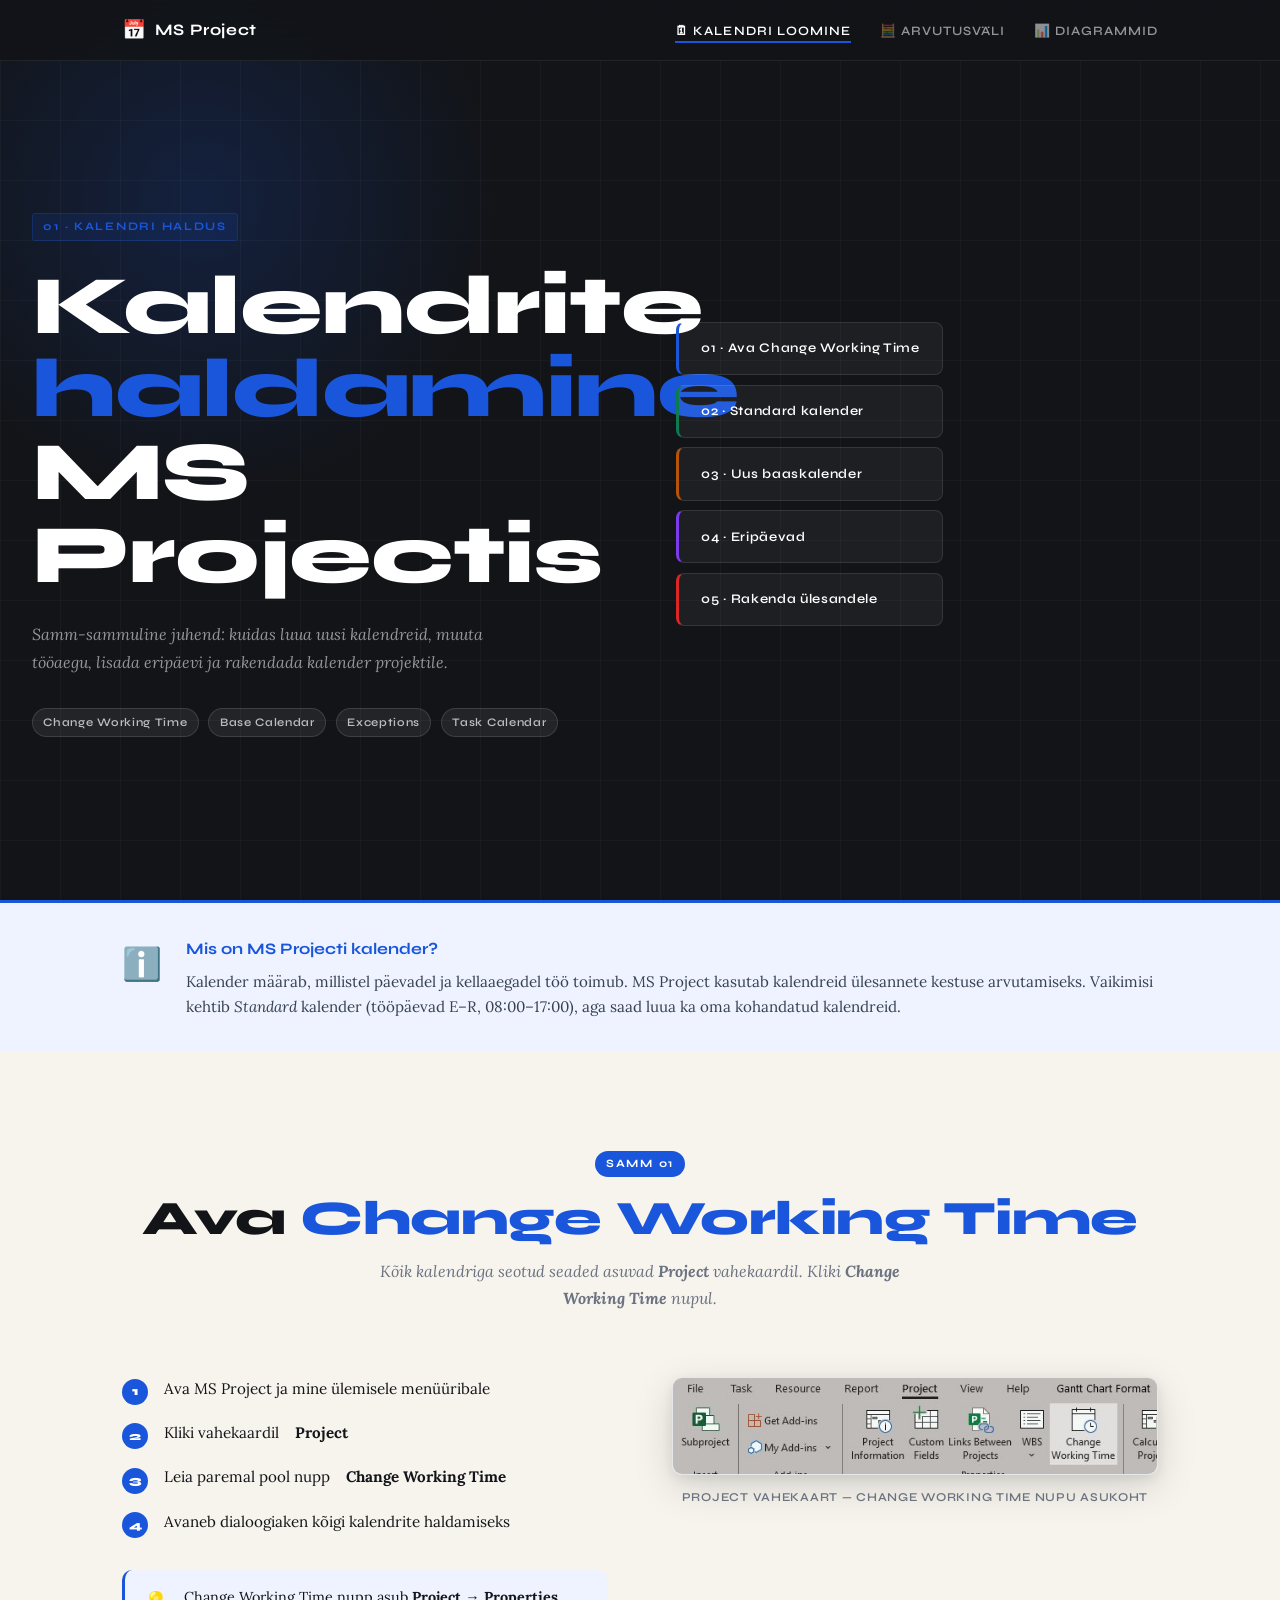
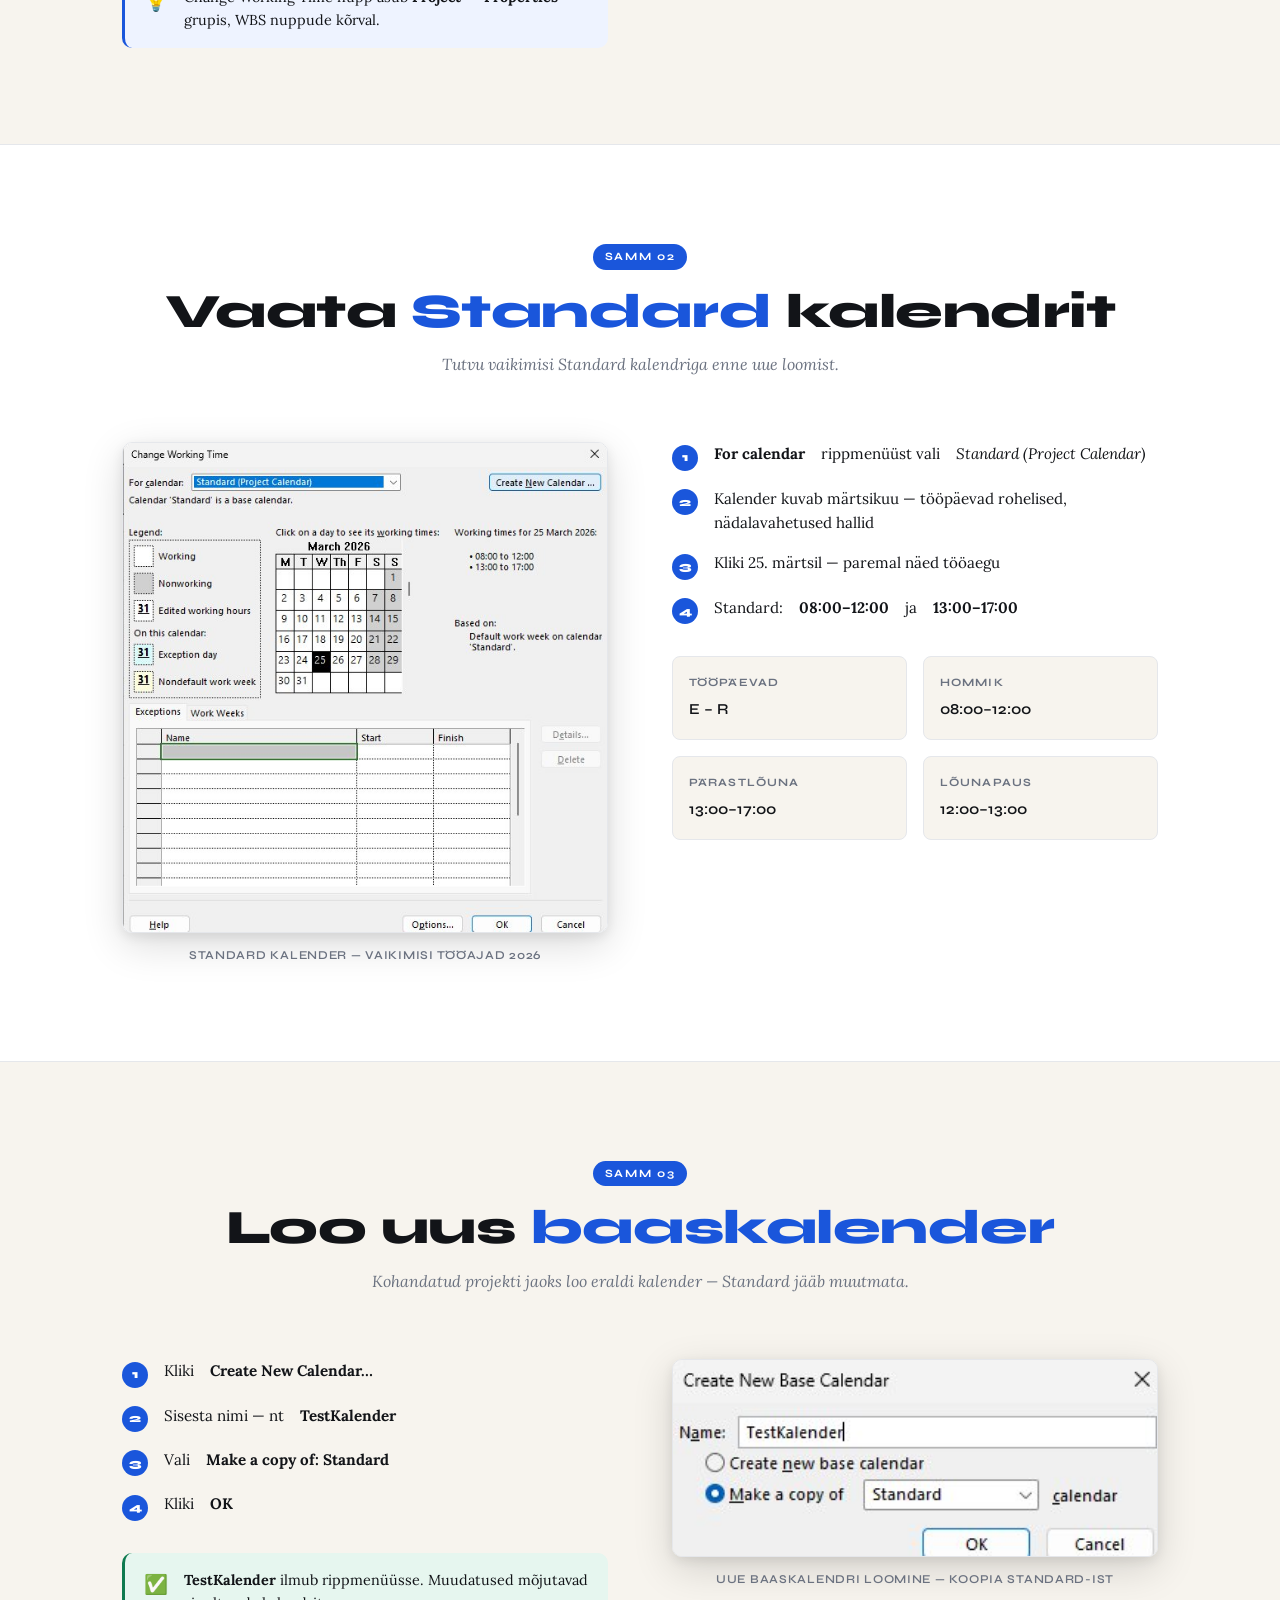
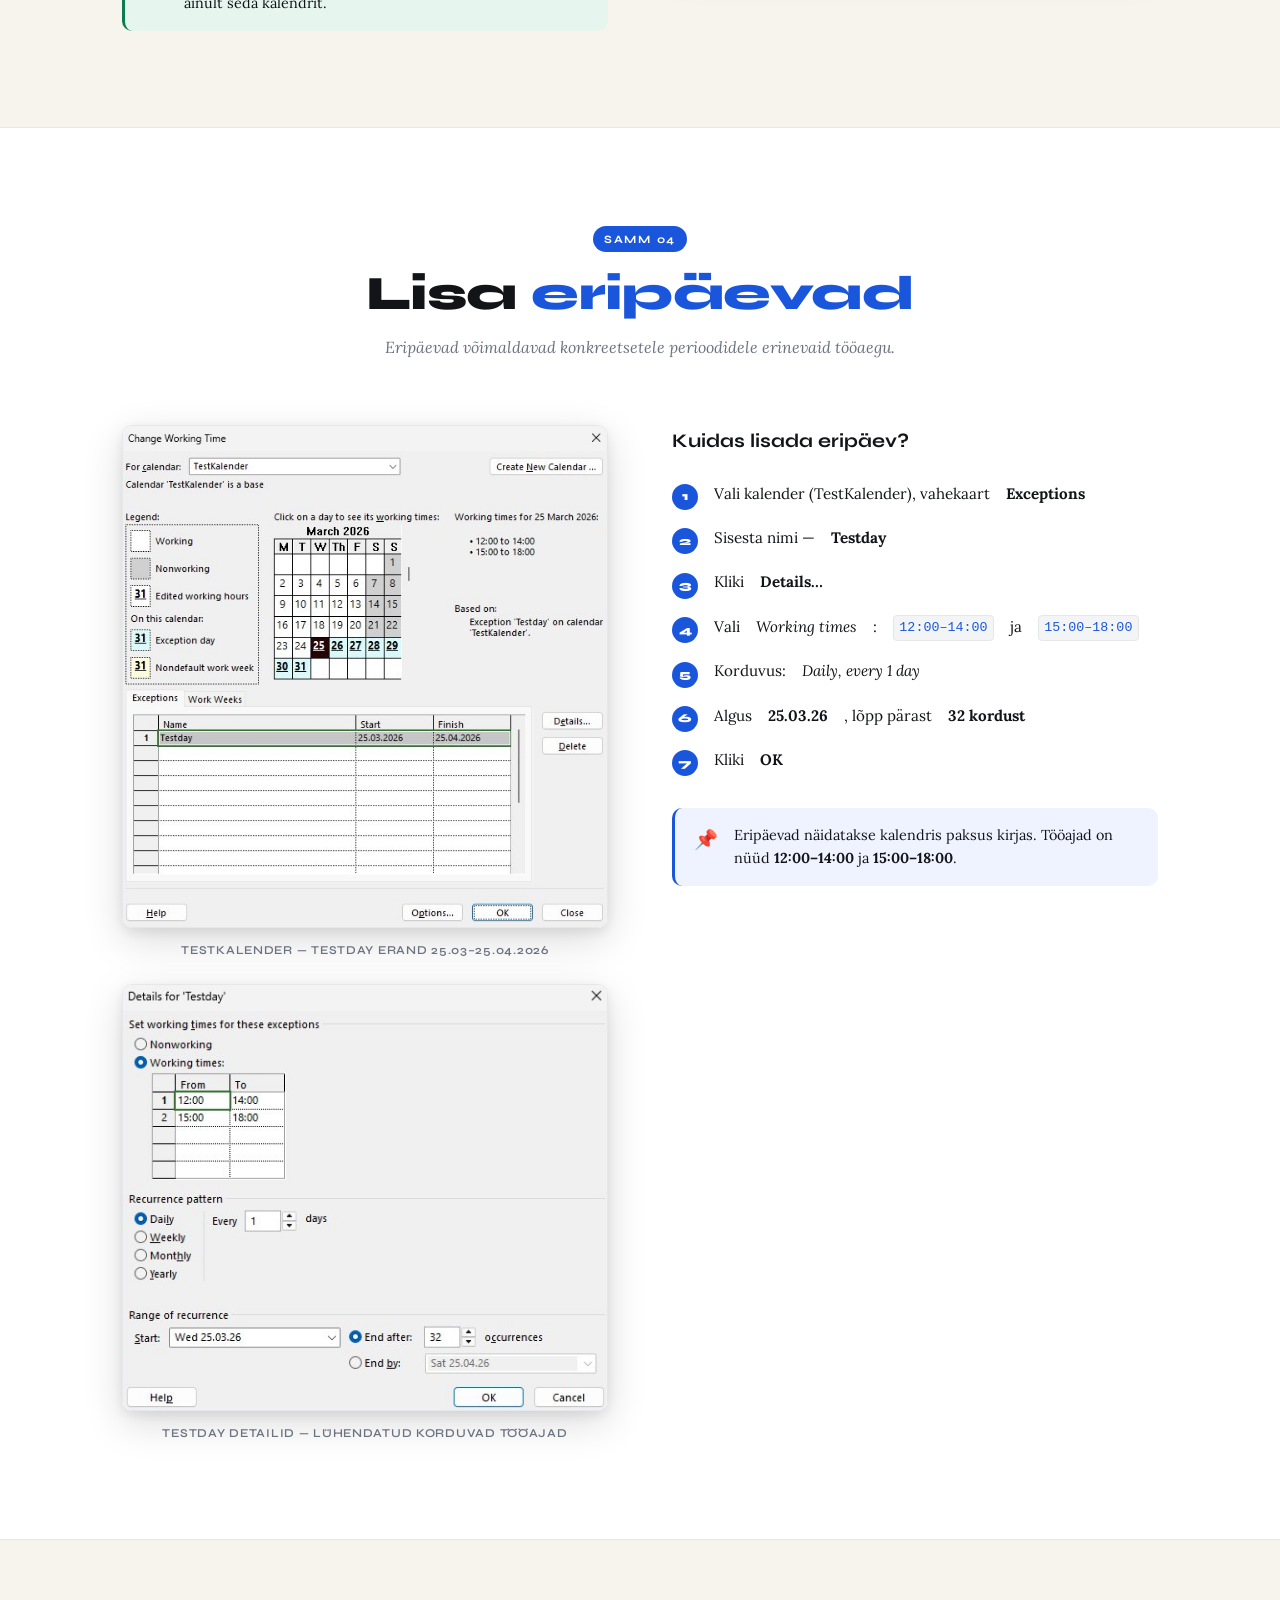
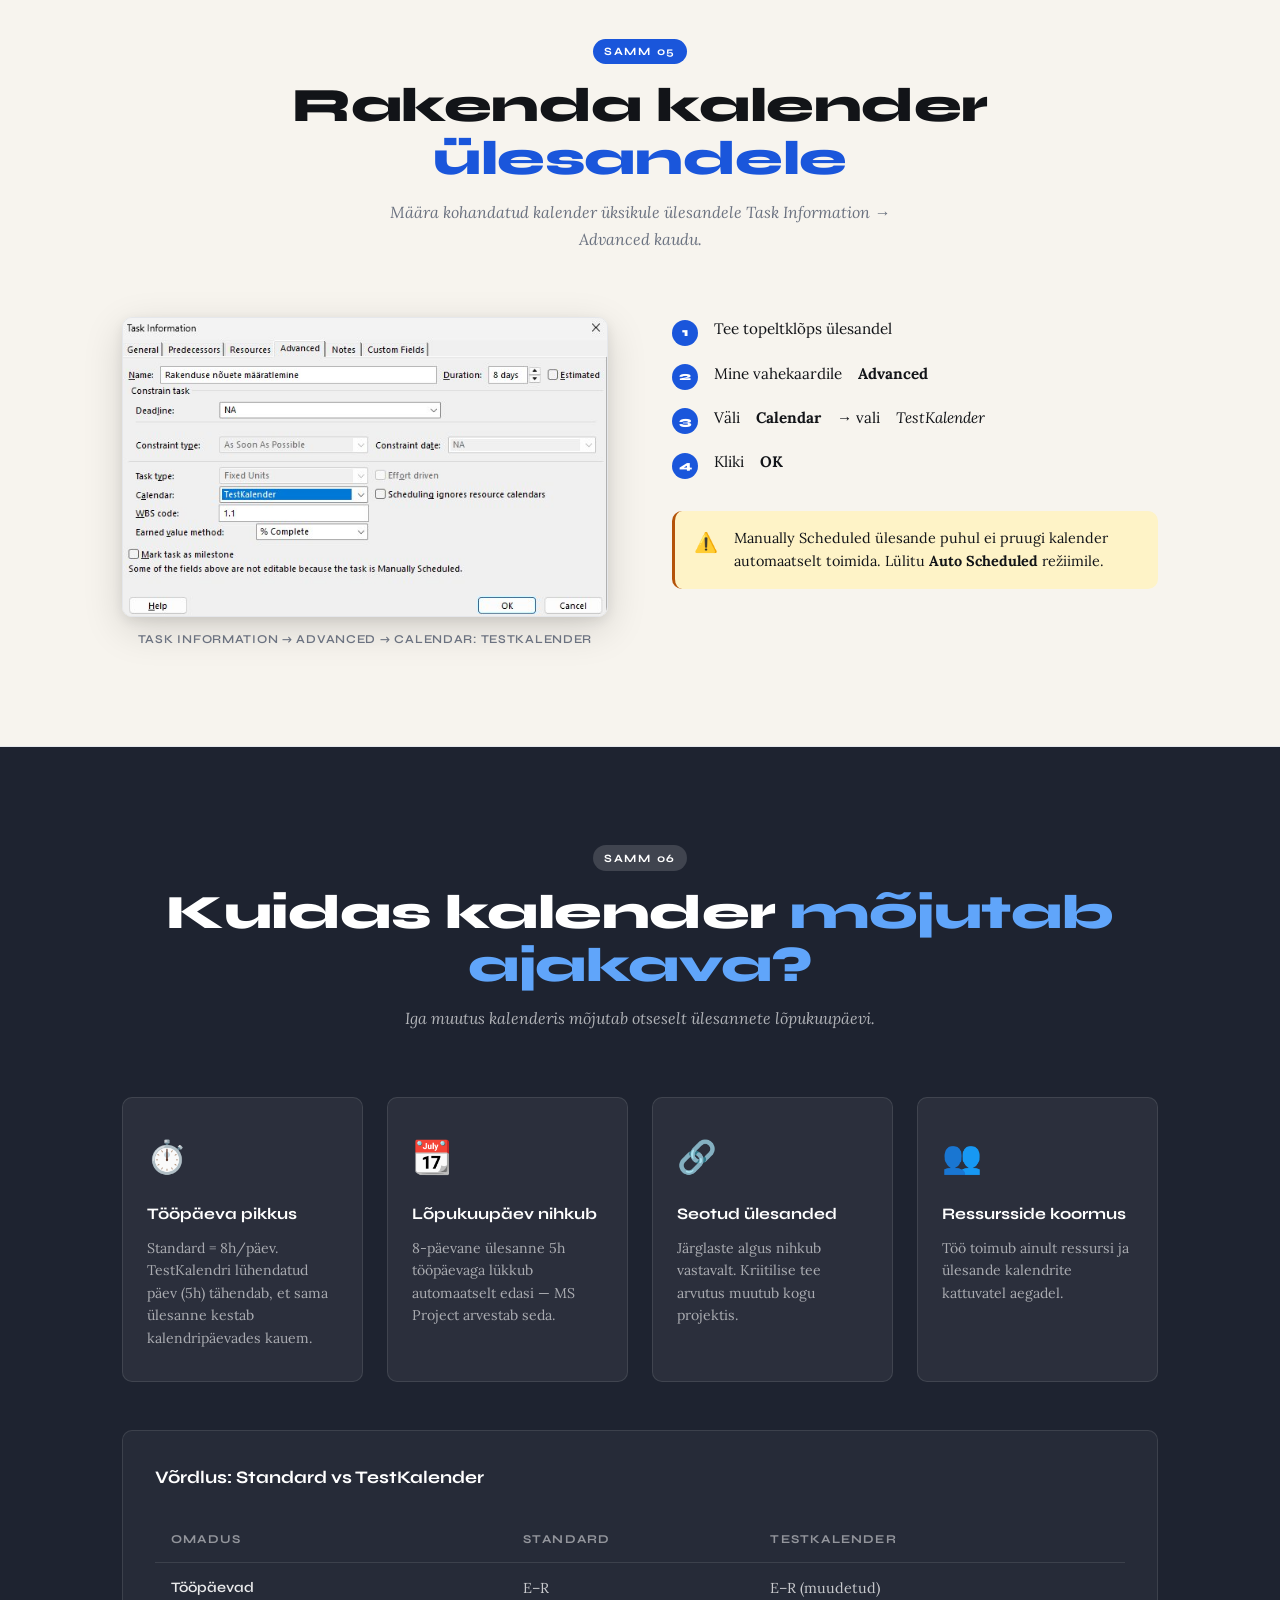
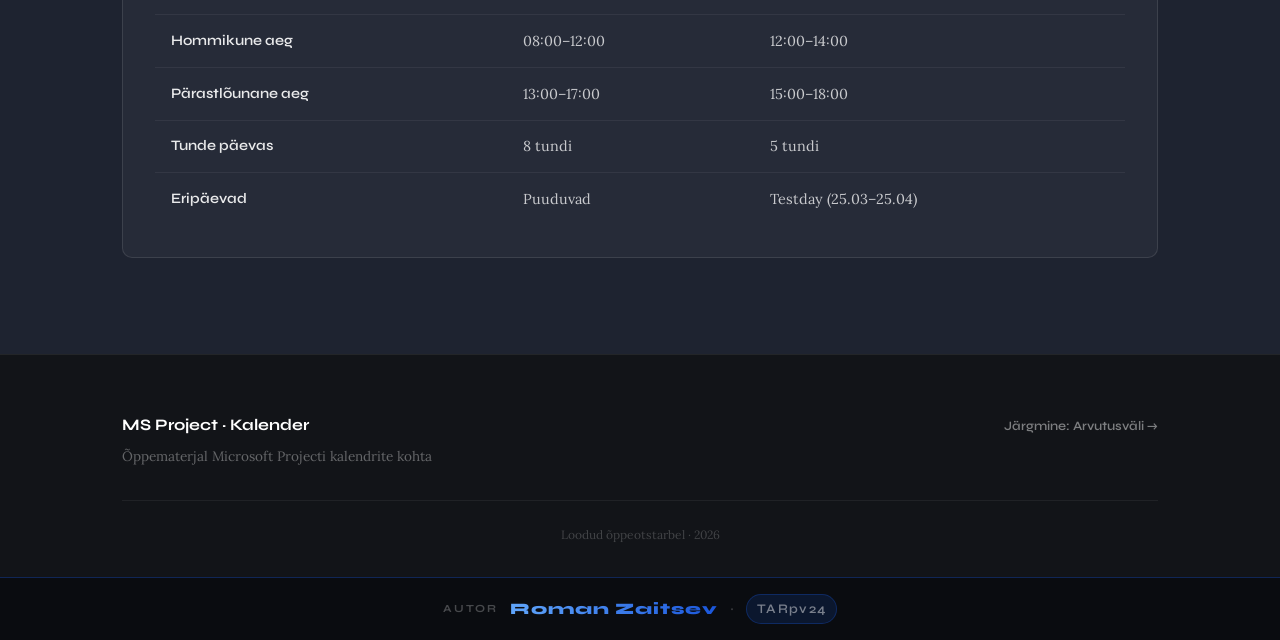
==== index.html @ d089b91a "Add files via upload" ====
<!DOCTYPE html>
<html lang="et">
<head>
  <meta charset="UTF-8"/>
  <meta name="viewport" content="width=device-width, initial-scale=1.0"/>
  <title>MS Project — Kalendri haldus</title>
  <link rel="stylesheet" href="style.css"/>
  <link href="https://fonts.googleapis.com/css2?family=Syne:wght@400;600;700;800&family=Lora:ital,wght@0,400;0,500;1,400&display=swap" rel="stylesheet"/>
</head>
<body>

  <nav class="nav">
    <div class="nav__inner">
      <a href="index.html" class="nav__logo">
        <span class="nav__logo-icon">📅</span>
        MS Project
      </a>
      <ul class="nav__links">
        <li><a href="index.html">🗓 Kalendri loomine</a></li>
        <li><a href="valem.html">🧮 Arvutusväli</a></li>
        <li><a href="diagramm.html">📊 Diagrammid</a></li>
      </ul>
      <button class="nav__burger" onclick="this.closest('nav').querySelector('.nav__links').classList.toggle('open')" aria-label="Menüü">☰</button>
    </div>
  </nav>

  <!-- HERO -->
  <header class="hero">
    <div class="hero__grid-lines"></div>
    <div class="hero__content">
      <div class="hero__kicker">01 · Kalendri haldus</div>
      <h1 class="hero__title">Kalendrite<br/><em>haldamine</em><br/>MS Projectis</h1>
      <p class="hero__desc">Samm-sammuline juhend: kuidas luua uusi kalendreid, muuta tööaegu, lisada eripäevi ja rakendada kalender projektile.</p>
      <div class="hero__chips">
        <span class="chip">Change Working Time</span>
        <span class="chip">Base Calendar</span>
        <span class="chip">Exceptions</span>
        <span class="chip">Task Calendar</span>
      </div>
    </div>
    <div class="hero__steps-preview">
      <a class="preview-card preview-card--1" href="#step1">01 · Ava Change Working Time</a>
      <a class="preview-card preview-card--2" href="#step2">02 · Standard kalender</a>
      <a class="preview-card preview-card--3" href="#step3">03 · Uus baaskalender</a>
      <a class="preview-card preview-card--4" href="#step4-exceptions">04 · Eripäevad</a>
      <a class="preview-card preview-card--5" href="#step4">05 · Rakenda ülesandele</a>
    </div>
  </header>

  <!-- INTRO BOX -->
  <section class="intro-box">
    <div class="container">
      <div class="intro-box__inner">
        <div class="intro-box__icon">ℹ️</div>
        <div>
          <strong>Mis on MS Projecti kalender?</strong>
          <p>Kalender määrab, millistel päevadel ja kellaaegadel töö toimub. MS Project kasutab kalendreid ülesannete kestuse arvutamiseks. Vaikimisi kehtib <em>Standard</em> kalender (tööpäevad E–R, 08:00–17:00), aga saad luua ka oma kohandatud kalendreid.</p>
        </div>
      </div>
    </div>
  </section>

  <!-- STEP 1 -->
  <section class="step-section" id="step1">
    <div class="container">
      <div class="step-section__header">
        <span class="step-badge">Samm 01</span>
        <h2>Ava <em>Change Working Time</em></h2>
        <p class="step-section__desc">Kõik kalendriga seotud seaded asuvad <strong>Project</strong> vahekaardil. Kliki <strong>Change Working Time</strong> nupul.</p>
      </div>
      <div class="step-layout">
        <div class="step-layout__text">
          <ol class="steps-list">
            <li>Ava MS Project ja mine ülemisele menüüribale</li>
            <li>Kliki vahekaardil <strong>Project</strong></li>
            <li>Leia paremal pool nupp <strong>Change Working Time</strong></li>
            <li>Avaneb dialoogiaken kõigi kalendrite haldamiseks</li>
          </ol>
          <div class="tip-box">
            <span class="tip-box__icon">💡</span>
            <span>Change Working Time nupp asub <strong>Project → Properties</strong> grupis, WBS nuppude kõrval.</span>
          </div>
        </div>
        <div class="step-layout__img">
          <figure>
            <img src="[data-uri]" alt="Project vahekaart — Change Working Time nupp"/>
            <figcaption>Project vahekaart — Change Working Time nupu asukoht</figcaption>
          </figure>
        </div>
      </div>
    </div>
  </section>

  <!-- STEP 2 -->
  <section class="step-section step-section--alt" id="step2">
    <div class="container">
      <div class="step-section__header">
        <span class="step-badge">Samm 02</span>
        <h2>Vaata <em>Standard</em> kalendrit</h2>
        <p class="step-section__desc">Tutvu vaikimisi Standard kalendriga enne uue loomist.</p>
      </div>
      <div class="step-layout step-layout--reverse">
        <div class="step-layout__text">
          <ol class="steps-list">
            <li><strong>For calendar</strong> rippmenüüst vali <em>Standard (Project Calendar)</em></li>
            <li>Kalender kuvab märtsikuu — tööpäevad rohelised, nädalavahetused hallid</li>
            <li>Kliki 25. märtsil — paremal näed tööaegu</li>
            <li>Standard: <strong>08:00–12:00</strong> ja <strong>13:00–17:00</strong></li>
          </ol>
          <div class="info-grid">
            <div class="info-item"><span class="info-item__label">Tööpäevad</span><span class="info-item__val">E – R</span></div>
            <div class="info-item"><span class="info-item__label">Hommik</span><span class="info-item__val">08:00–12:00</span></div>
            <div class="info-item"><span class="info-item__label">Pärastlõuna</span><span class="info-item__val">13:00–17:00</span></div>
            <div class="info-item"><span class="info-item__label">Lõunapaus</span><span class="info-item__val">12:00–13:00</span></div>
          </div>
        </div>
        <div class="step-layout__img">
          <figure>
            <img src="[data-uri]" alt="Standard kalender"/>
            <figcaption>Standard kalender — vaikimisi tööajad 2026</figcaption>
          </figure>
        </div>
      </div>
    </div>
  </section>

  <!-- STEP 3 -->
  <section class="step-section" id="step3">
    <div class="container">
      <div class="step-section__header">
        <span class="step-badge">Samm 03</span>
        <h2>Loo uus <em>baaskalender</em></h2>
        <p class="step-section__desc">Kohandatud projekti jaoks loo eraldi kalender — Standard jääb muutmata.</p>
      </div>
      <div class="step-layout">
        <div class="step-layout__text">
          <ol class="steps-list">
            <li>Kliki <strong>Create New Calendar…</strong></li>
            <li>Sisesta nimi — nt <strong>TestKalender</strong></li>
            <li>Vali <strong>Make a copy of: Standard</strong></li>
            <li>Kliki <strong>OK</strong></li>
          </ol>
          <div class="tip-box tip-box--success">
            <span class="tip-box__icon">✅</span>
            <span><strong>TestKalender</strong> ilmub rippmenüüsse. Muudatused mõjutavad ainult seda kalendrit.</span>
          </div>
        </div>
        <div class="step-layout__img">
          <figure>
            <img src="[data-uri]" alt="Create New Base Calendar"/>
            <figcaption>Uue baaskalendri loomine — koopia Standard-ist</figcaption>
          </figure>
        </div>
      </div>
    </div>
  </section>

  <!-- STEP 4 — Eripäevad -->
  <section class="step-section step-section--alt" id="step4-exceptions">
    <div class="container">
      <div class="step-section__header">
        <span class="step-badge">Samm 04</span>
        <h2>Lisa <em>eripäevad</em></h2>
        <p class="step-section__desc">Eripäevad võimaldavad konkreetsetele perioodidele erinevaid tööaegu.</p>
      </div>
      <div class="exception-showcase">
        <div class="exception-showcase__screens">
          <figure class="screen-frame screen-frame--wide">
            <img src="[data-uri]" alt="TestKalender koos Testday erandiga"/>
            <figcaption>TestKalender — Testday erand 25.03–25.04.2026</figcaption>
          </figure>
          <figure class="screen-frame">
            <img src="[data-uri]" alt="Testday detailid"/>
            <figcaption>Testday detailid — lühendatud korduvad tööajad</figcaption>
          </figure>
        </div>
        <div class="exception-showcase__steps">
          <h3>Kuidas lisada eripäev?</h3>
          <ol class="steps-list">
            <li>Vali kalender (TestKalender), vahekaart <strong>Exceptions</strong></li>
            <li>Sisesta nimi — <strong>Testday</strong></li>
            <li>Kliki <strong>Details…</strong></li>
            <li>Vali <em>Working times</em>: <code>12:00–14:00</code> ja <code>15:00–18:00</code></li>
            <li>Korduvus: <em>Daily, every 1 day</em></li>
            <li>Algus <strong>25.03.26</strong>, lõpp pärast <strong>32 kordust</strong></li>
            <li>Kliki <strong>OK</strong></li>
          </ol>
          <div class="tip-box"><span class="tip-box__icon">📌</span><span>Eripäevad näidatakse kalendris paksus kirjas. Tööajad on nüüd <strong>12:00–14:00</strong> ja <strong>15:00–18:00</strong>.</span></div>
        </div>
      </div>
    </div>
  </section>

  <!-- STEP 5 -->
  <section class="step-section" id="step4">
    <div class="container">
      <div class="step-section__header">
        <span class="step-badge">Samm 05</span>
        <h2>Rakenda kalender <em>ülesandele</em></h2>
        <p class="step-section__desc">Määra kohandatud kalender üksikule ülesandele Task Information → Advanced kaudu.</p>
      </div>
      <div class="step-layout step-layout--reverse">
        <div class="step-layout__text">
          <ol class="steps-list">
            <li>Tee topeltklõps ülesandel</li>
            <li>Mine vahekaardile <strong>Advanced</strong></li>
            <li>Väli <strong>Calendar</strong> → vali <em>TestKalender</em></li>
            <li>Kliki <strong>OK</strong></li>
          </ol>
          <div class="warning-box"><span class="warning-box__icon">⚠️</span><span>Manually Scheduled ülesande puhul ei pruugi kalender automaatselt toimida. Lülitu <strong>Auto Scheduled</strong> režiimile.</span></div>
        </div>
        <div class="step-layout__img">
          <figure>
            <img src="[data-uri]" alt="Task Information Advanced Calendar"/>
            <figcaption>Task Information → Advanced → Calendar: TestKalender</figcaption>
          </figure>
        </div>
      </div>
    </div>
  </section>

  <!-- MÕJU -->
  <section class="step-section step-section--dark" id="step5">
    <div class="container">
      <div class="step-section__header step-section__header--light">
        <span class="step-badge step-badge--light">Samm 06</span>
        <h2>Kuidas kalender <em>mõjutab ajakava?</em></h2>
        <p class="step-section__desc">Iga muutus kalenderis mõjutab otseselt ülesannete lõpukuupäevi.</p>
      </div>
      <div class="impact-grid">
        <div class="impact-card"><div class="impact-card__icon">⏱️</div><h3>Tööpäeva pikkus</h3><p>Standard = 8h/päev. TestKalendri lühendatud päev (5h) tähendab, et sama ülesanne kestab kalendripäevades kauem.</p></div>
        <div class="impact-card"><div class="impact-card__icon">📆</div><h3>Lõpukuupäev nihkub</h3><p>8-päevane ülesanne 5h tööpäevaga lükkub automaatselt edasi — MS Project arvestab seda.</p></div>
        <div class="impact-card"><div class="impact-card__icon">🔗</div><h3>Seotud ülesanded</h3><p>Järglaste algus nihkub vastavalt. Kriitilise tee arvutus muutub kogu projektis.</p></div>
        <div class="impact-card"><div class="impact-card__icon">👥</div><h3>Ressursside koormus</h3><p>Töö toimub ainult ressursi ja ülesande kalendrite kattuvatel aegadel.</p></div>
      </div>
      <div class="comparison-table">
        <h3>Võrdlus: Standard vs TestKalender</h3>
        <table>
          <thead><tr><th>Omadus</th><th>Standard</th><th>TestKalender</th></tr></thead>
          <tbody>
            <tr><td>Tööpäevad</td><td>E–R</td><td>E–R (muudetud)</td></tr>
            <tr><td>Hommikune aeg</td><td>08:00–12:00</td><td>12:00–14:00</td></tr>
            <tr><td>Pärastlõunane aeg</td><td>13:00–17:00</td><td>15:00–18:00</td></tr>
            <tr><td>Tunde päevas</td><td>8 tundi</td><td>5 tundi</td></tr>
            <tr><td>Eripäevad</td><td>Puuduvad</td><td>Testday (25.03–25.04)</td></tr>
          </tbody>
        </table>
      </div>
    </div>
  </section>

  <!-- FOOTER -->
  <footer class="footer">
    <div class="container">
      <div class="footer__inner">
        <div class="footer__brand">
          <span class="footer__logo">MS Project · Kalender</span>
          <p>Õppematerjal Microsoft Projecti kalendrite kohta</p>
        </div>
        <div class="footer__links">
          <a href="valem.html">Järgmine: Arvutusväli →</a>
        </div>
      </div>
      <p class="footer__copy">Loodud õppeotstarbel · 2026</p>
    </div>
  </footer>
  <div class="author-strip">
    <div class="author-strip__inner">
      <span class="author-strip__label">Autor</span>
      <span class="author-strip__name">Roman Zaitsev</span>
      <span class="author-strip__sep">·</span>
      <span class="author-strip__group">TARpv24</span>
    </div>
  </div>

  <script>
    const obs = new IntersectionObserver((entries) => {
      entries.forEach(e => { if (e.isIntersecting) e.target.classList.add('visible'); });
    }, { threshold: 0.1 });
    document.querySelectorAll('.step-section,.impact-card,.preview-card,.info-item').forEach(el => {
      el.classList.add('anim'); obs.observe(el);
    });
    // Mark active nav link
    document.querySelectorAll('.nav__links a').forEach(a => {
      if (a.getAttribute('href') === 'index.html') a.classList.add('active');
    });
  </script>
</body>
</html>
---- style.css ----
/* ===================================================
   VARIABLES & RESET
=================================================== */
*, *::before, *::after { box-sizing: border-box; margin: 0; padding: 0; }

:root {
  --cream:   #F7F4EE;
  --white:   #FFFFFF;
  --dark:    #121418;
  --mid:     #1E2330;
  --blue:    #1A56DB;
  --blue-lt: #EEF3FF;
  --green:   #0E7A4F;
  --green-lt:#E6F6EF;
  --amber:   #B45309;
  --amber-lt:#FEF3C7;
  --muted:   #6B7280;
  --border:  #E5E7EB;

  --ff-head: 'Syne', sans-serif;
  --ff-body: 'Lora', serif;

  --shadow-lg: 0 12px 40px rgba(0,0,0,0.14), 0 4px 12px rgba(0,0,0,0.08);
  --radius:  10px;
  --t: 0.35s cubic-bezier(0.25, 0.46, 0.45, 0.94);
}

html { scroll-behavior: smooth; }

body {
  font-family: var(--ff-body);
  background: var(--cream);
  color: var(--dark);
  line-height: 1.7;
  font-size: 16px;
  overflow-x: hidden;
}

a { text-decoration: none; color: inherit; }
img { max-width: 100%; display: block; }

.container {
  max-width: 1100px;
  margin: 0 auto;
  padding: 0 2rem;
}

/* SCROLL ANIMATIONS */
.anim {
  opacity: 0;
  transform: translateY(28px);
  transition: opacity 0.55s ease, transform 0.55s ease;
}
.anim.visible { opacity: 1; transform: none; }

/* NAV */
.nav {
  position: fixed;
  top: 0; left: 0; right: 0;
  z-index: 200;
  background: rgba(18, 20, 24, 0.92);
  backdrop-filter: blur(14px);
  border-bottom: 1px solid rgba(255,255,255,0.07);
}
.nav__inner {
  max-width: 1100px;
  margin: 0 auto;
  padding: 0 2rem;
  height: 60px;
  display: flex;
  align-items: center;
  justify-content: space-between;
}
.nav__logo {
  font-family: var(--ff-head);
  font-size: 1rem;
  font-weight: 700;
  color: #fff;
  letter-spacing: 0.04em;
  display: flex;
  align-items: center;
  gap: 0.5rem;
}
.nav__logo-icon { font-size: 1.2rem; }
.nav__links {
  display: flex;
  gap: 1.8rem;
  list-style: none;
  padding: 0;
}
.nav__links a {
  font-family: var(--ff-head);
  font-size: 0.8rem;
  font-weight: 600;
  letter-spacing: 0.08em;
  text-transform: uppercase;
  color: rgba(255,255,255,0.55);
  transition: color var(--t);
}
.nav__links a:hover { color: #fff; }

/* HERO */
.hero {
  min-height: 100vh;
  background: var(--dark);
  display: flex;
  align-items: center;
  position: relative;
  overflow: hidden;
  padding: 7rem 2rem 4rem;
  gap: 4rem;
  max-width: 100%;
}
.hero__grid-lines {
  position: absolute;
  inset: 0;
  background-image:
    linear-gradient(rgba(255,255,255,0.03) 1px, transparent 1px),
    linear-gradient(90deg, rgba(255,255,255,0.03) 1px, transparent 1px);
  background-size: 60px 60px;
  pointer-events: none;
}
.hero::before {
  content: '';
  position: absolute;
  top: -100px; left: -100px;
  width: 600px; height: 600px;
  background: radial-gradient(circle, rgba(26,86,219,0.2) 0%, transparent 70%);
  pointer-events: none;
  animation: glow 9s ease-in-out infinite;
}
@keyframes glow {
  0%, 100% { transform: translate(0, 0) scale(1); }
  50%       { transform: translate(60px, 30px) scale(1.1); }
}
.hero__content {
  position: relative;
  z-index: 1;
  max-width: 580px;
  flex: 1;
  animation: fadeUp 0.9s ease both;
}
@keyframes fadeUp {
  from { opacity: 0; transform: translateY(40px); }
  to   { opacity: 1; transform: translateY(0); }
}
.hero__kicker {
  font-family: var(--ff-head);
  font-size: 0.72rem;
  font-weight: 700;
  letter-spacing: 0.15em;
  text-transform: uppercase;
  color: var(--blue);
  background: rgba(26,86,219,0.12);
  border: 1px solid rgba(26,86,219,0.25);
  display: inline-block;
  padding: 0.3em 0.9em;
  border-radius: 3px;
  margin-bottom: 1.5rem;
}
.hero__title {
  font-family: var(--ff-head);
  font-size: clamp(2.8rem, 7vw, 5.2rem);
  font-weight: 800;
  line-height: 1.0;
  letter-spacing: -0.01em;
  color: #fff;
  margin-bottom: 1.5rem;
}
.hero__title em { font-style: normal; color: var(--blue); }
.hero__desc {
  font-size: 1rem;
  color: rgba(255,255,255,0.55);
  max-width: 480px;
  margin-bottom: 2rem;
  font-style: italic;
}
.hero__chips { display: flex; flex-wrap: wrap; gap: 0.6rem; }
.chip {
  font-family: var(--ff-head);
  font-size: 0.72rem;
  font-weight: 600;
  letter-spacing: 0.06em;
  color: rgba(255,255,255,0.7);
  background: rgba(255,255,255,0.07);
  border: 1px solid rgba(255,255,255,0.12);
  padding: 0.35em 0.9em;
  border-radius: 100px;
}
.hero__steps-preview {
  position: relative;
  z-index: 1;
  display: flex;
  flex-direction: column;
  gap: 0.6rem;
  flex: 0 0 auto;
  animation: fadeUp 0.9s 0.2s ease both;
}
.preview-card {
  font-family: var(--ff-head);
  font-size: 0.82rem;
  font-weight: 600;
  letter-spacing: 0.05em;
  color: #fff;
  background: rgba(255,255,255,0.05);
  border: 1px solid rgba(255,255,255,0.1);
  border-radius: 8px;
  padding: 0.9rem 1.4rem;
  white-space: nowrap;
  transition: background var(--t), transform var(--t);
}
.preview-card:hover { background: rgba(26,86,219,0.2); transform: translateX(6px); }
.preview-card--1 { border-left: 3px solid #1A56DB; }
.preview-card--2 { border-left: 3px solid #0E7A4F; }
.preview-card--3 { border-left: 3px solid #B45309; }
.preview-card--4 { border-left: 3px solid #7C3AED; }
.preview-card--5 { border-left: 3px solid #DC2626; }

/* INTRO BOX */
.intro-box {
  background: var(--blue-lt);
  border-top: 3px solid var(--blue);
  padding: 2rem 0;
}
.intro-box__inner { display: flex; gap: 1.5rem; align-items: flex-start; }
.intro-box__icon { font-size: 2rem; flex-shrink: 0; margin-top: 0.1rem; }
.intro-box__inner strong {
  font-family: var(--ff-head);
  font-size: 1rem;
  font-weight: 700;
  display: block;
  margin-bottom: 0.4rem;
  color: var(--blue);
}
.intro-box__inner p { font-size: 0.95rem; color: #374151; }

/* STEP SECTIONS */
.step-section {
  padding: 6rem 0;
  border-bottom: 1px solid var(--border);
}
.step-section--alt { background: var(--white); }
.step-section--dark {
  background: var(--mid);
  color: #fff;
  border-bottom: none;
}
.step-section__header {
  text-align: center;
  margin-bottom: 4rem;
}
.step-section__header--light h2,
.step-section__header--light .step-section__desc { color: #fff; }
.step-section__header--light .step-section__desc { color: rgba(255,255,255,0.65); }

.step-badge {
  font-family: var(--ff-head);
  font-size: 0.7rem;
  font-weight: 700;
  letter-spacing: 0.15em;
  text-transform: uppercase;
  background: var(--blue);
  color: #fff;
  padding: 0.3em 1em;
  border-radius: 100px;
  display: inline-block;
  margin-bottom: 1rem;
}
.step-badge--light { background: rgba(255,255,255,0.15); }

.step-section__header h2 {
  font-family: var(--ff-head);
  font-size: clamp(2rem, 5vw, 3rem);
  font-weight: 800;
  letter-spacing: -0.01em;
  line-height: 1.1;
  margin-bottom: 0.8rem;
}
.step-section__header h2 em { font-style: normal; color: var(--blue); }
.step-section--dark .step-section__header h2 em { color: #60A5FA; }
.step-section__desc {
  font-size: 1rem;
  color: var(--muted);
  max-width: 560px;
  margin: 0 auto;
  font-style: italic;
}

/* STEP LAYOUT */
.step-layout {
  display: grid;
  grid-template-columns: 1fr 1fr;
  gap: 4rem;
  align-items: start;
}
.step-layout--reverse { direction: rtl; }
.step-layout--reverse > * { direction: ltr; }

/* STEPS LIST */
.steps-list {
  list-style: none;
  padding: 0;
  counter-reset: steps;
  display: flex;
  flex-direction: column;
  gap: 1rem;
  margin-bottom: 2rem;
}
.steps-list li {
  counter-increment: steps;
  display: flex;
  gap: 1rem;
  align-items: flex-start;
  font-size: 0.95rem;
  line-height: 1.6;
}
.steps-list li::before {
  content: counter(steps);
  font-family: var(--ff-head);
  font-size: 0.75rem;
  font-weight: 800;
  background: var(--blue);
  color: #fff;
  min-width: 26px;
  height: 26px;
  border-radius: 50%;
  display: flex;
  align-items: center;
  justify-content: center;
  flex-shrink: 0;
  margin-top: 0.15rem;
}

code {
  font-family: monospace;
  font-size: 0.88em;
  background: #F3F4F6;
  border: 1px solid #E5E7EB;
  padding: 0.1em 0.4em;
  border-radius: 4px;
  color: var(--blue);
}

/* TIP / WARNING BOXES */
.tip-box, .warning-box {
  display: flex;
  gap: 1rem;
  padding: 1rem 1.2rem;
  border-radius: var(--radius);
  font-size: 0.9rem;
  line-height: 1.6;
  align-items: flex-start;
}
.tip-box { background: var(--blue-lt); border-left: 3px solid var(--blue); }
.tip-box--success { background: var(--green-lt); border-left-color: var(--green); }
.warning-box { background: var(--amber-lt); border-left: 3px solid var(--amber); }
.tip-box__icon, .warning-box__icon { font-size: 1.2rem; flex-shrink: 0; }

/* INFO GRID */
.info-grid {
  display: grid;
  grid-template-columns: 1fr 1fr;
  gap: 1rem;
  margin-top: 1.5rem;
}
.info-item {
  background: var(--cream);
  border: 1px solid var(--border);
  border-radius: 8px;
  padding: 1rem;
  display: flex;
  flex-direction: column;
  gap: 0.3rem;
}
.info-item__label {
  font-family: var(--ff-head);
  font-size: 0.7rem;
  font-weight: 700;
  letter-spacing: 0.1em;
  text-transform: uppercase;
  color: var(--muted);
}
.info-item__val {
  font-family: var(--ff-head);
  font-size: 0.95rem;
  font-weight: 600;
  color: var(--dark);
}

/* FIGURES */
figure { display: flex; flex-direction: column; gap: 0.75rem; }
figure img {
  border-radius: var(--radius);
  border: 1px solid var(--border);
  box-shadow: var(--shadow-lg);
  transition: transform var(--t), box-shadow var(--t);
  width: 100%;
}
figure img:hover {
  transform: scale(1.02);
  box-shadow: 0 20px 60px rgba(0,0,0,0.18);
}
figcaption {
  font-family: var(--ff-head);
  font-size: 0.75rem;
  font-weight: 600;
  letter-spacing: 0.06em;
  color: var(--muted);
  text-align: center;
  text-transform: uppercase;
}

/* EXCEPTION SHOWCASE */
.exception-showcase {
  display: grid;
  grid-template-columns: 1fr 1fr;
  gap: 4rem;
  align-items: start;
}
.exception-showcase__screens { display: flex; flex-direction: column; gap: 1.5rem; }
.exception-showcase__steps h3 {
  font-family: var(--ff-head);
  font-size: 1.2rem;
  font-weight: 700;
  margin-bottom: 1.5rem;
}
.screen-frame img {
  border-radius: var(--radius);
  border: 1px solid var(--border);
  box-shadow: var(--shadow-lg);
  width: 100%;
}

/* IMPACT GRID */
.impact-grid {
  display: grid;
  grid-template-columns: repeat(auto-fill, minmax(220px, 1fr));
  gap: 1.5rem;
  margin-bottom: 3rem;
}
.impact-card {
  background: rgba(255,255,255,0.06);
  border: 1px solid rgba(255,255,255,0.1);
  border-radius: var(--radius);
  padding: 2rem 1.5rem;
  transition: background var(--t), transform var(--t);
}
.impact-card:hover { background: rgba(26,86,219,0.12); transform: translateY(-4px); }
.impact-card__icon { font-size: 2rem; margin-bottom: 1rem; display: block; }
.impact-card h3 { font-family: var(--ff-head); font-size: 1rem; font-weight: 700; color: #fff; margin-bottom: 0.6rem; }
.impact-card p { font-size: 0.88rem; color: rgba(255,255,255,0.6); line-height: 1.6; }

/* COMPARISON TABLE */
.comparison-table {
  background: rgba(255,255,255,0.04);
  border: 1px solid rgba(255,255,255,0.1);
  border-radius: var(--radius);
  padding: 2rem;
  overflow-x: auto;
}
.comparison-table h3 { font-family: var(--ff-head); font-size: 1.1rem; font-weight: 700; color: #fff; margin-bottom: 1.5rem; }
table { width: 100%; border-collapse: collapse; }
th {
  font-family: var(--ff-head);
  font-size: 0.75rem;
  font-weight: 700;
  letter-spacing: 0.1em;
  text-transform: uppercase;
  color: rgba(255,255,255,0.5);
  border-bottom: 1px solid rgba(255,255,255,0.1);
  padding: 0.75rem 1rem;
  text-align: left;
}
td {
  font-size: 0.9rem;
  color: rgba(255,255,255,0.75);
  padding: 0.85rem 1rem;
  border-bottom: 1px solid rgba(255,255,255,0.06);
}
tr:last-child td { border-bottom: none; }
td:first-child { font-family: var(--ff-head); font-weight: 600; color: rgba(255,255,255,0.9); }
tr:hover td { background: rgba(255,255,255,0.03); }

/* FOOTER */
.footer {
  background: var(--dark);
  padding: 3.5rem 0 2rem;
  border-top: 1px solid rgba(255,255,255,0.07);
}
.footer__inner { display: flex; justify-content: space-between; align-items: flex-start; margin-bottom: 2rem; }
.footer__logo { font-family: var(--ff-head); font-size: 1rem; font-weight: 700; color: #fff; display: block; margin-bottom: 0.4rem; }
.footer__brand p { font-size: 0.85rem; color: rgba(255,255,255,0.35); }
.footer__links a { font-family: var(--ff-head); font-size: 0.8rem; font-weight: 600; color: rgba(255,255,255,0.45); transition: color var(--t); }
.footer__links a:hover { color: #fff; }
.footer__copy { font-size: 0.75rem; color: rgba(255,255,255,0.2); border-top: 1px solid rgba(255,255,255,0.06); padding-top: 1.5rem; text-align: center; }

/* RESPONSIVE */
@media (max-width: 900px) {
  .hero { flex-direction: column; gap: 3rem; align-items: flex-start; }
  .hero__steps-preview { flex-direction: row; flex-wrap: wrap; }
  .step-layout, .step-layout--reverse, .exception-showcase { grid-template-columns: 1fr; gap: 2.5rem; }
  .step-layout--reverse { direction: ltr; }
  .info-grid { grid-template-columns: 1fr 1fr; }
}
@media (max-width: 600px) {
  .nav__links { display: none; }
  .hero__title { font-size: 2.6rem; }
  .info-grid { grid-template-columns: 1fr; }
  .impact-grid { grid-template-columns: 1fr; }
  .footer__inner { flex-direction: column; gap: 1.5rem; }
}

/* ===================================================
   AUTHOR STRIP
=================================================== */
.author-strip {
  background: #0A0C10;
  border-top: 1px solid rgba(26,86,219,0.35);
  padding: 1rem 2rem;
}

.author-strip__inner {
  max-width: 1100px;
  margin: 0 auto;
  display: flex;
  align-items: center;
  justify-content: center;
  gap: 0.75rem;
  flex-wrap: wrap;
}

.author-strip__label {
  font-family: var(--ff-head);
  font-size: 0.68rem;
  font-weight: 700;
  letter-spacing: 0.18em;
  text-transform: uppercase;
  color: rgba(255,255,255,0.25);
}

.author-strip__name {
  font-family: var(--ff-head);
  font-size: 1rem;
  font-weight: 800;
  letter-spacing: 0.06em;
  color: #fff;
  background: linear-gradient(90deg, #60A5FA, #1A56DB);
  -webkit-background-clip: text;
  -webkit-text-fill-color: transparent;
  background-clip: text;
}

.author-strip__sep {
  color: rgba(255,255,255,0.2);
  font-size: 1rem;
}

.author-strip__group {
  font-family: var(--ff-head);
  font-size: 0.82rem;
  font-weight: 600;
  letter-spacing: 0.1em;
  color: rgba(255,255,255,0.45);
  background: rgba(26,86,219,0.15);
  border: 1px solid rgba(26,86,219,0.3);
  padding: 0.2em 0.75em;
  border-radius: 100px;
}

/* ===================================================
   SHARED NAV UPDATES — active link & mobile burger
=================================================== */
.nav__links a.active {
  color: #fff;
  border-bottom: 2px solid var(--blue);
  padding-bottom: 2px;
}

.nav__burger {
  display: none;
  background: none;
  border: 1px solid rgba(255,255,255,0.2);
  color: #fff;
  font-size: 1.1rem;
  padding: 0.3rem 0.7rem;
  border-radius: 4px;
  cursor: pointer;
}

@media (max-width: 700px) {
  .nav__burger { display: block; }
  .nav__links {
    display: none;
    flex-direction: column;
    position: absolute;
    top: 60px; left: 0; right: 0;
    background: rgba(18,20,24,0.98);
    padding: 1rem 2rem 1.5rem;
    gap: 1rem;
    border-bottom: 1px solid rgba(255,255,255,0.08);
  }
  .nav__links.open { display: flex; }
}

/* Hero color variants */
.hero--formula::before { background: radial-gradient(circle, rgba(14,122,79,0.2) 0%, transparent 70%); }
.hero--diagram::before  { background: radial-gradient(circle, rgba(124,58,237,0.2) 0%, transparent 70%); }

/* ===================================================
   FORMULA PAGE — formula-box
=================================================== */
.formula-box {
  margin-top: 1.2rem;
  background: var(--dark);
  border-radius: 8px;
  overflow: hidden;
}
.formula-box__label {
  font-family: var(--ff-head);
  font-size: 0.65rem;
  font-weight: 700;
  letter-spacing: 0.12em;
  text-transform: uppercase;
  color: rgba(255,255,255,0.35);
  background: rgba(255,255,255,0.05);
  padding: 0.4rem 1rem;
}
.formula-box__code {
  font-family: monospace;
  font-size: 0.95rem;
  color: #60A5FA;
  padding: 0.8rem 1rem;
}

/* type-grid (valem page step 2) */
.type-grid {
  display: grid;
  grid-template-columns: 1fr 1fr;
  gap: 0.8rem;
  margin-top: 1.5rem;
}
.type-card {
  background: var(--cream);
  border: 1px solid var(--border);
  border-radius: 8px;
  padding: 1rem;
}
.type-card .type-card__icon { font-size: 1.4rem; margin-bottom: 0.4rem; display: block; }
.type-card strong { font-family: var(--ff-head); font-size: 0.95rem; display: block; margin-bottom: 0.3rem; }
.type-card p { font-size: 0.82rem; color: var(--muted); }

/* formula-showcase */
.formula-showcase {
  background: var(--dark);
  border-radius: 12px;
  overflow: hidden;
}
.formula-showcase__title {
  font-family: var(--ff-head);
  font-size: 0.7rem;
  font-weight: 700;
  letter-spacing: 0.12em;
  text-transform: uppercase;
  color: rgba(255,255,255,0.3);
  background: rgba(255,255,255,0.04);
  padding: 0.75rem 1.5rem;
  border-bottom: 1px solid rgba(255,255,255,0.07);
}
.formula-item {
  padding: 1.2rem 1.5rem;
  border-bottom: 1px solid rgba(255,255,255,0.06);
  display: flex;
  flex-direction: column;
  gap: 0.4rem;
}
.formula-item:last-child { border-bottom: none; }
.formula-item__name {
  font-family: var(--ff-head);
  font-size: 0.85rem;
  font-weight: 700;
  color: rgba(255,255,255,0.8);
}
.formula-item__code {
  font-family: monospace;
  font-size: 0.88rem;
  color: #34D399;
  background: rgba(52,211,153,0.08);
  padding: 0.35rem 0.75rem;
  border-radius: 4px;
  border: none;
}
.formula-item__desc {
  font-size: 0.8rem;
  color: rgba(255,255,255,0.4);
  font-style: italic;
}

/* indicator showcase */
.indicator-showcase {
  display: grid;
  grid-template-columns: 1fr 1fr;
  gap: 4rem;
  align-items: start;
}
.steps-list--light li { color: rgba(255,255,255,0.8); }
.steps-list--light li::before { background: rgba(255,255,255,0.15); color: #fff; }

.indicator-demo { background: rgba(255,255,255,0.05); border: 1px solid rgba(255,255,255,0.1); border-radius: 10px; overflow: hidden; }
.indicator-demo__title { font-family: var(--ff-head); font-size: 0.75rem; font-weight: 700; letter-spacing: 0.1em; text-transform: uppercase; color: rgba(255,255,255,0.4); padding: 1rem 1.5rem; border-bottom: 1px solid rgba(255,255,255,0.07); }
.indicator-row { display: flex; align-items: center; gap: 1rem; padding: 1rem 1.5rem; border-bottom: 1px solid rgba(255,255,255,0.06); }
.indicator-row:last-child { border-bottom: none; }
.indicator-icon { font-size: 1.5rem; flex-shrink: 0; }
.indicator-cond { font-family: monospace; font-size: 0.85rem; color: rgba(255,255,255,0.6); min-width: 80px; }
.indicator-meaning { font-size: 0.88rem; color: rgba(255,255,255,0.7); }

/* ===================================================
   DIAGRAM PAGE
=================================================== */
.report-type-grid {
  display: grid;
  grid-template-columns: 1fr 1fr;
  gap: 0.8rem;
  margin-top: 1.5rem;
}
.report-type {
  background: var(--blue-lt);
  border: 1px solid rgba(26,86,219,0.15);
  border-radius: 8px;
  padding: 1rem;
}
.report-type span { font-size: 1.4rem; display: block; margin-bottom: 0.4rem; }
.report-type strong { font-family: var(--ff-head); font-size: 0.9rem; display: block; margin-bottom: 0.25rem; color: var(--blue); }
.report-type p { font-size: 0.8rem; color: #374151; }

/* dashboard cards */
.dashboard-cards { display: grid; grid-template-columns: 1fr 1fr; gap: 0.8rem; margin-top: 1.5rem; }
.dash-card { border-radius: 8px; padding: 1rem 1.2rem; border: 1px solid transparent; }
.dash-card strong { font-family: var(--ff-head); font-size: 0.9rem; display: block; margin-bottom: 0.3rem; }
.dash-card p { font-size: 0.8rem; }
.dash-card--blue  { background: var(--blue-lt); border-color: rgba(26,86,219,0.2); color: #1e3a8a; }
.dash-card--green { background: var(--green-lt); border-color: rgba(14,122,79,0.2); color: #065f46; }
.dash-card--amber { background: var(--amber-lt); border-color: rgba(180,83,9,0.2); color: #78350f; }
.dash-card--red   { background: #FEF2F2; border-color: rgba(220,38,38,0.2); color: #7f1d1d; }

/* new report types */
.new-report-types { display: grid; grid-template-columns: 1fr 1fr; gap: 0.8rem; margin-top: 1.5rem; }
.nrt { background: var(--cream); border: 1px solid var(--border); border-radius: 8px; padding: 1rem; }
.nrt .nrt__icon { font-size: 1.4rem; display: block; margin-bottom: 0.4rem; }
.nrt strong { font-family: var(--ff-head); font-size: 0.9rem; display: block; margin-bottom: 0.25rem; }
.nrt p { font-size: 0.8rem; color: var(--muted); }

/* visual report categories */
.visual-report-cats { display: grid; grid-template-columns: 1fr 1fr; gap: 0.8rem; margin-bottom: 1.5rem; }
.vrc { background: rgba(255,255,255,0.06); border: 1px solid rgba(255,255,255,0.1); border-radius: 8px; padding: 1rem; }
.vrc strong { font-family: var(--ff-head); font-size: 0.85rem; color: #fff; display: block; margin-bottom: 0.3rem; }
.vrc p { font-size: 0.8rem; color: rgba(255,255,255,0.5); }

/* share grid */
.share-grid { display: grid; grid-template-columns: repeat(auto-fill, minmax(220px, 1fr)); gap: 1.5rem; margin-bottom: 3rem; }
.share-card { background: rgba(255,255,255,0.06); border: 1px solid rgba(255,255,255,0.1); border-radius: var(--radius); padding: 2rem 1.5rem; transition: background var(--t), transform var(--t); }
.share-card:hover { background: rgba(124,58,237,0.15); transform: translateY(-4px); }
.share-card__icon { font-size: 2rem; margin-bottom: 1rem; display: block; }
.share-card h3 { font-family: var(--ff-head); font-size: 1rem; font-weight: 700; color: #fff; margin-bottom: 0.5rem; }
.share-card p { font-size: 0.88rem; color: rgba(255,255,255,0.6); line-height: 1.6; }

/* responsive additions */
@media (max-width: 700px) {
  .type-grid, .dashboard-cards, .new-report-types,
  .visual-report-cats, .report-type-grid { grid-template-columns: 1fr; }
  .indicator-showcase { grid-template-columns: 1fr; gap: 2rem; }
}

/* ===================================================
   RESULT LAYOUT (valem + diagramm pages)
=================================================== */
.result-layout {
  display: grid;
  grid-template-columns: 1.4fr 1fr;
  gap: 4rem;
  align-items: start;
}

.result-layout__notes h3 {
  font-family: var(--ff-head);
  font-size: 1.2rem;
  font-weight: 700;
  color: #fff;
  margin-bottom: 1.5rem;
}

.result-note {
  display: flex;
  gap: 1rem;
  align-items: flex-start;
  padding: 1rem 0;
  border-bottom: 1px solid rgba(255,255,255,0.07);
  font-size: 0.9rem;
  color: rgba(255,255,255,0.7);
  line-height: 1.6;
}
.result-note:last-of-type { border-bottom: none; }
.result-note__icon { font-size: 1.3rem; flex-shrink: 0; }
.result-note strong { color: #fff; }

/* ===================================================
   NETWORK DIAGRAM LEGEND
=================================================== */
.network-legend {
  display: flex;
  flex-direction: column;
  gap: 0.7rem;
  margin-top: 1.5rem;
  padding: 1.2rem;
  background: var(--cream);
  border: 1px solid var(--border);
  border-radius: 8px;
}

.legend-item {
  display: flex;
  align-items: center;
  gap: 0.75rem;
  font-size: 0.88rem;
}

.legend-box {
  width: 32px;
  height: 20px;
  border-radius: 3px;
  flex-shrink: 0;
  border: 1px solid rgba(0,0,0,0.15);
}
.legend-box--white   { background: #fff; }
.legend-box--red     { background: #FCA5A5; border-color: #DC2626; }
.legend-box--pink    { background: #FBCFE8; border-color: #DB2777; }
.legend-box--done    { background: #fff; background-image: repeating-linear-gradient(45deg, transparent, transparent 4px, rgba(0,0,0,0.12) 4px, rgba(0,0,0,0.12) 5px); }
.legend-box--summary { background: #BAE6FD; border-color: #0284C7; clip-path: polygon(8% 0%, 92% 0%, 100% 50%, 92% 100%, 8% 100%, 0% 50%); }

@media (max-width: 900px) {
  .result-layout { grid-template-columns: 1fr; gap: 2.5rem; }
}
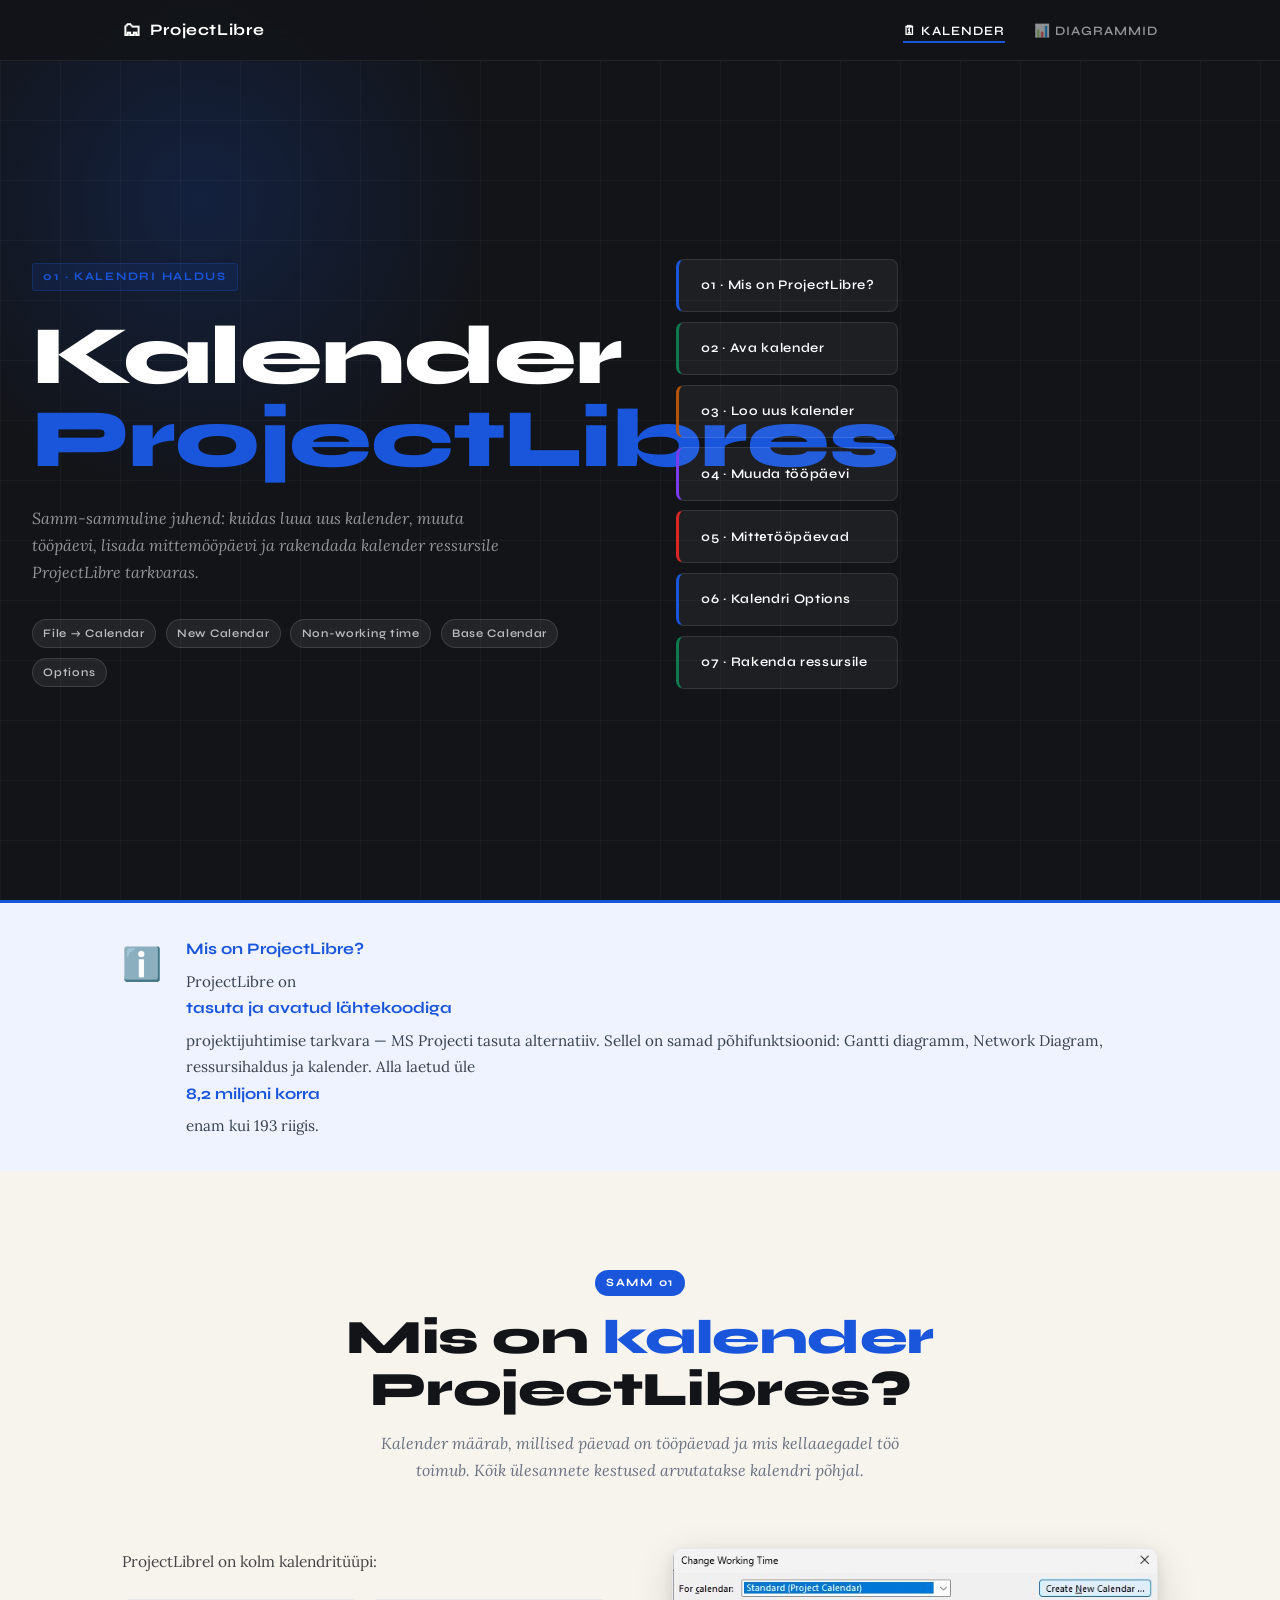
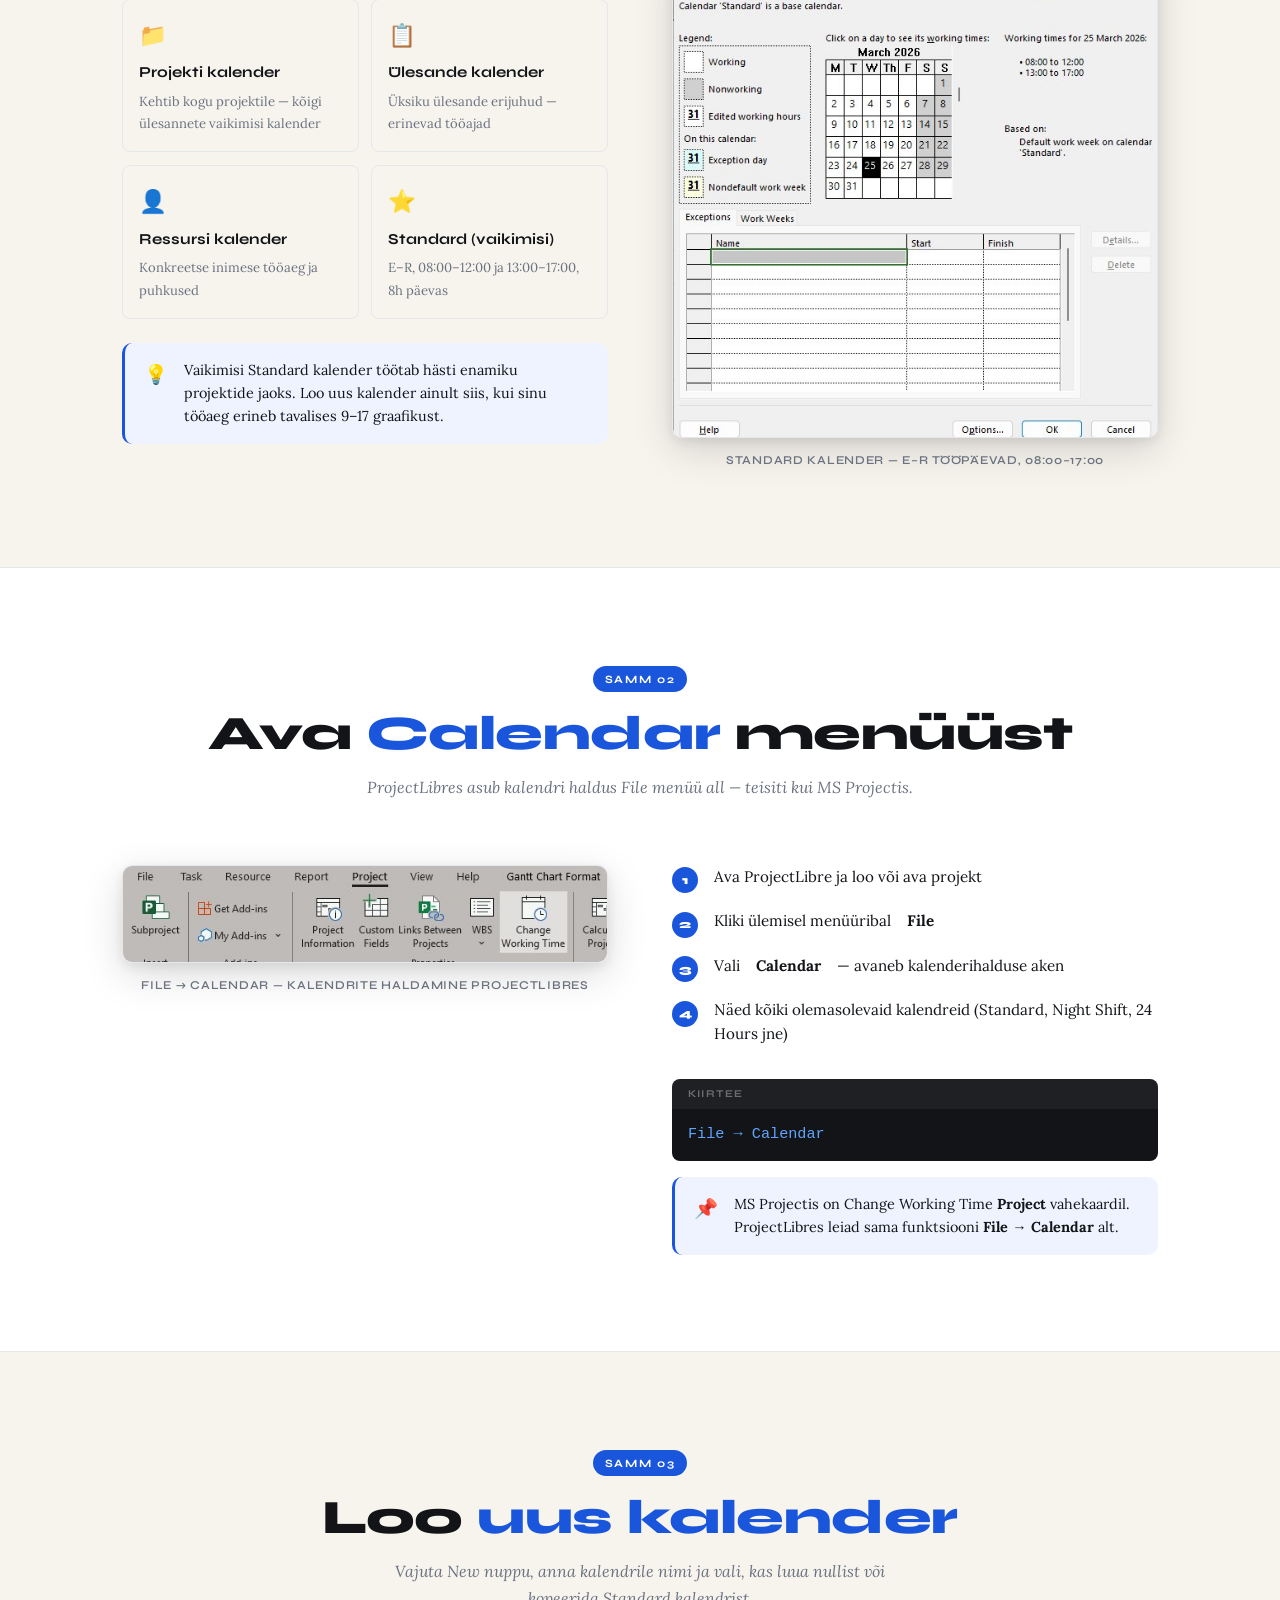
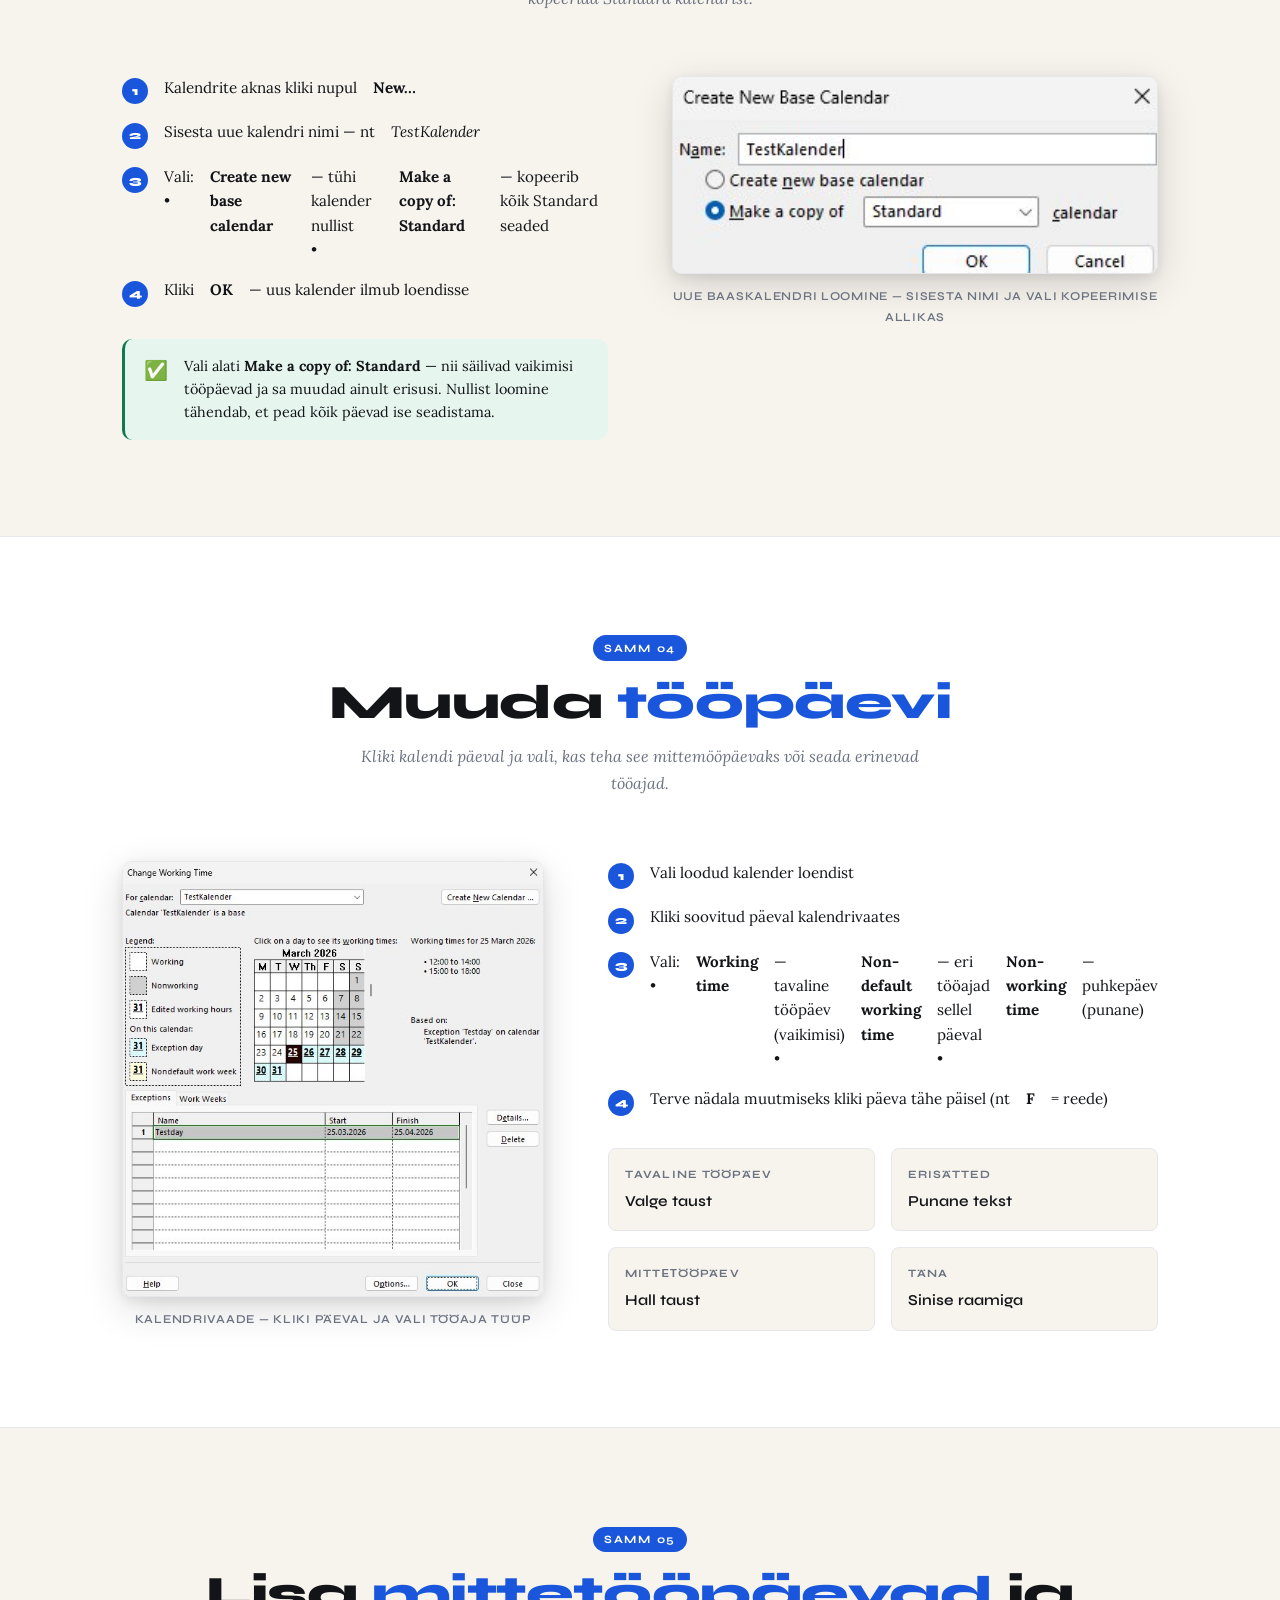
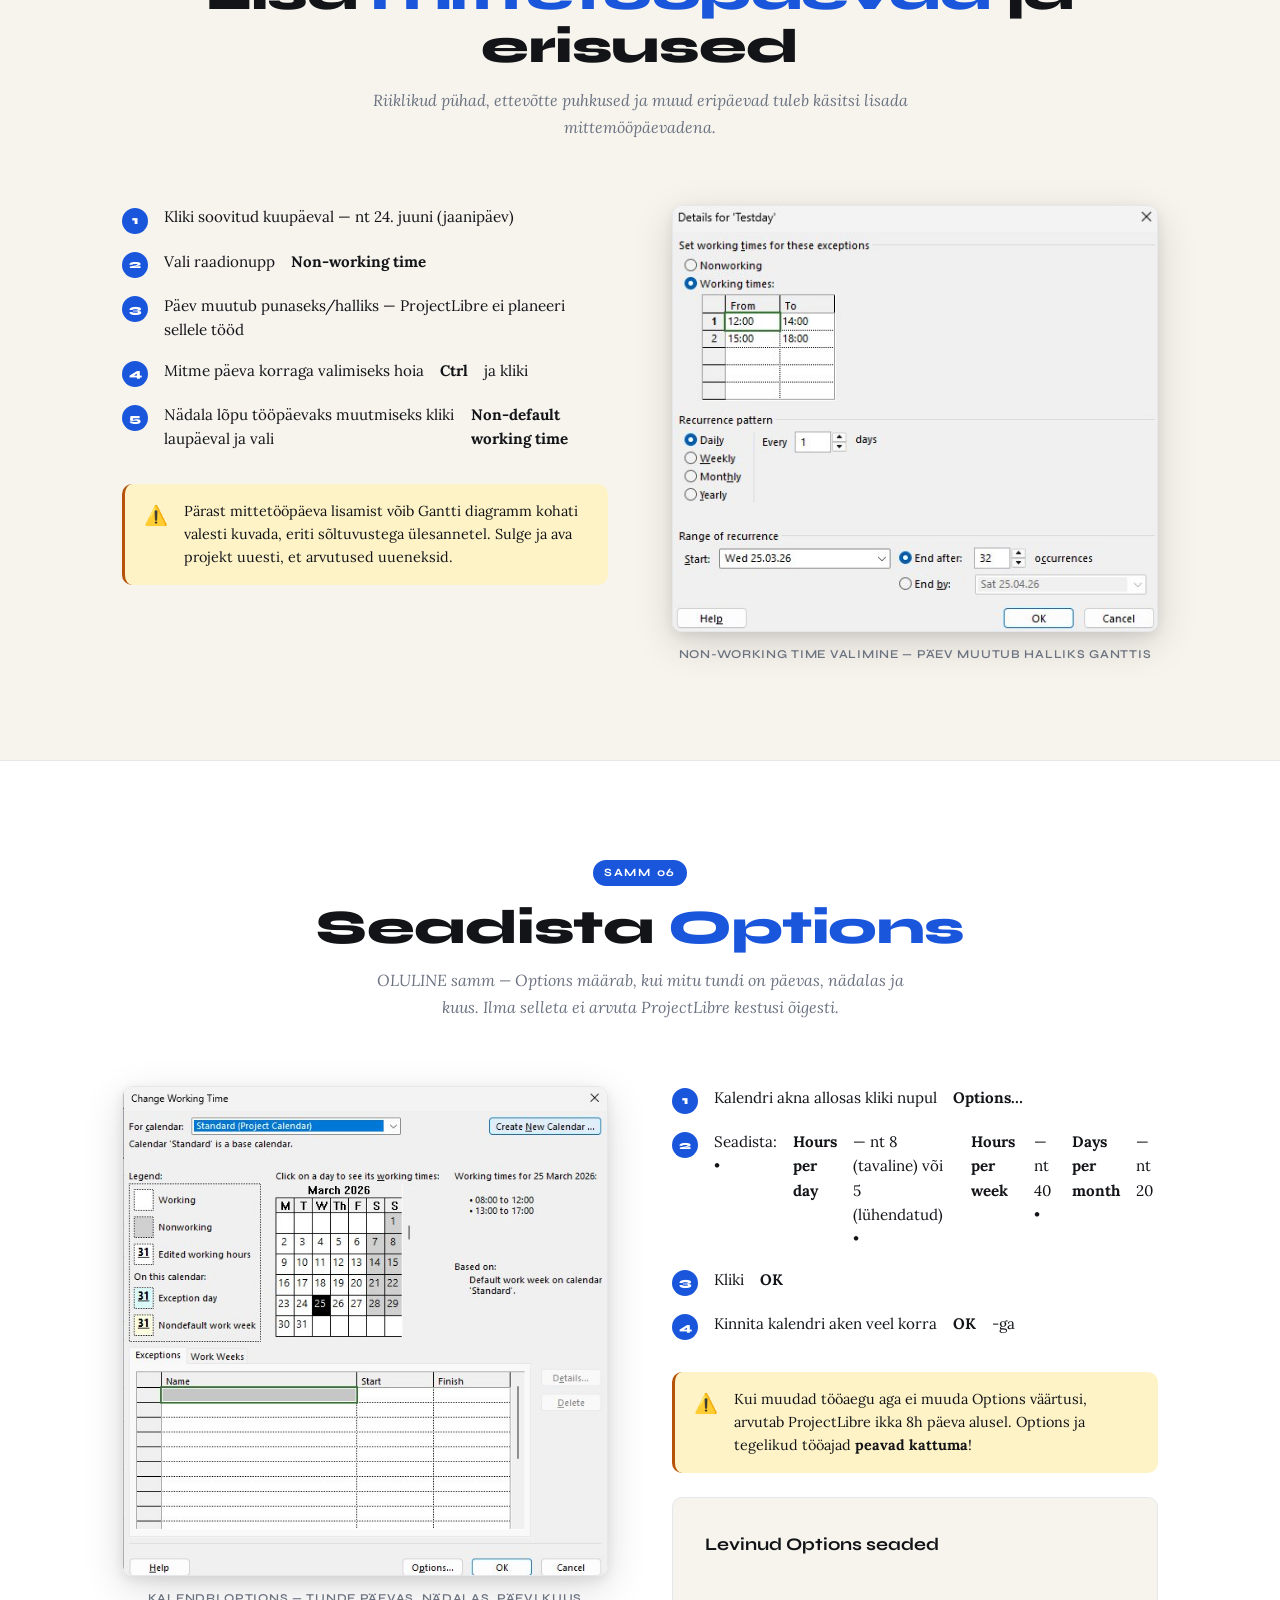
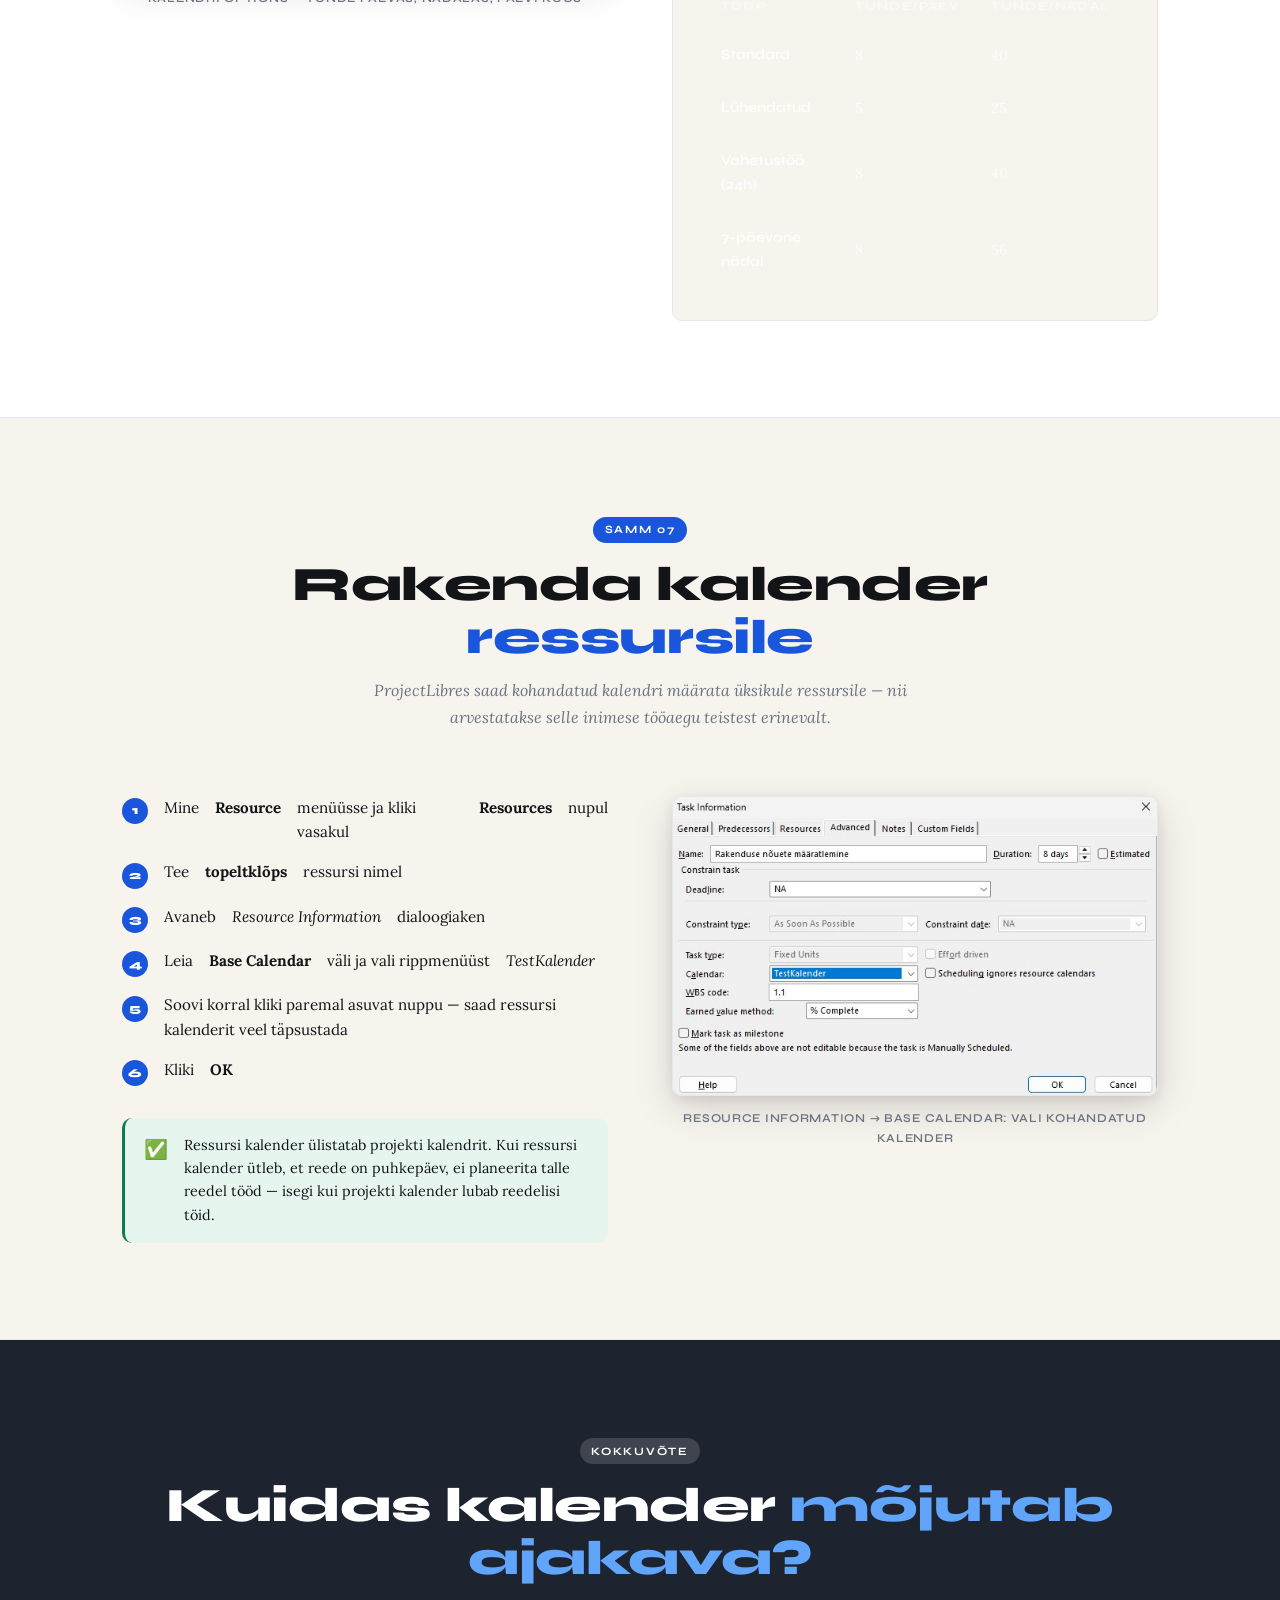
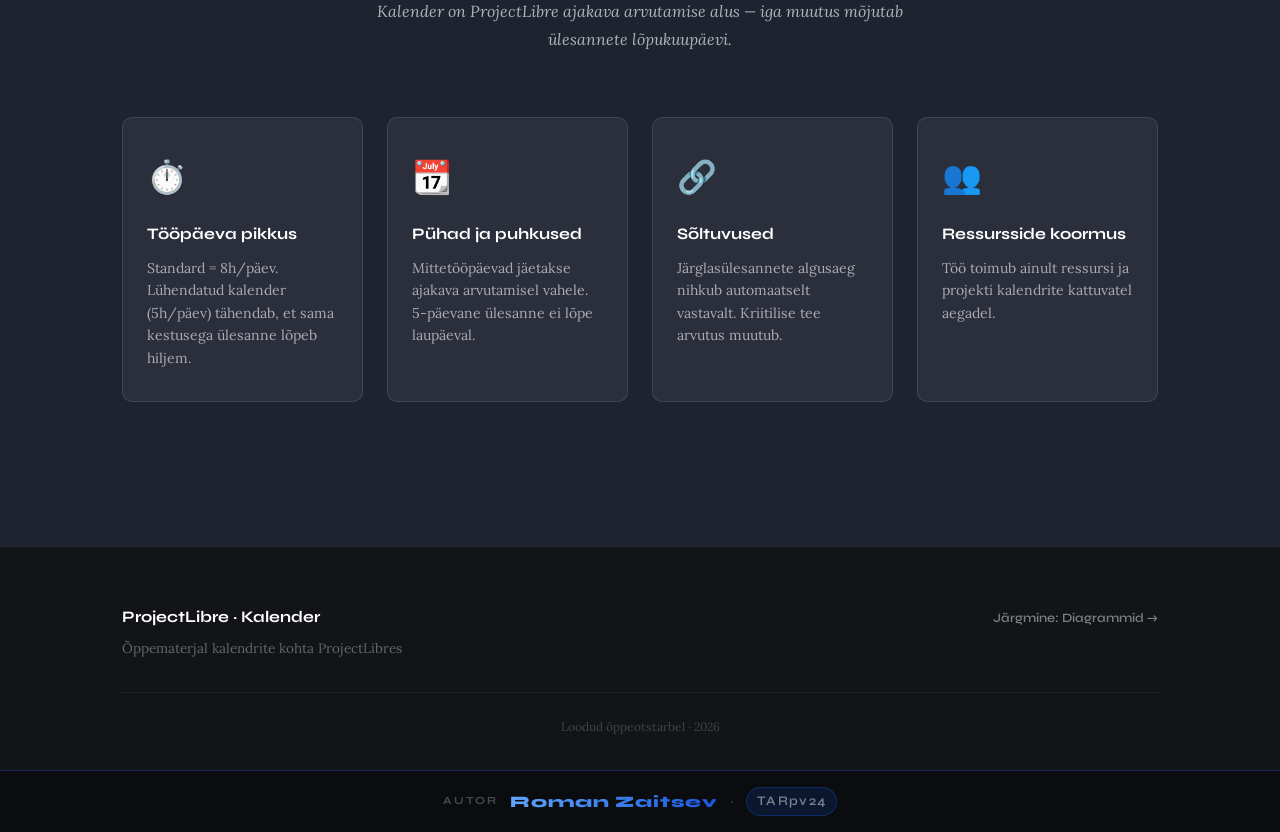
==== commit 9b7c467f: "index.html faili uuendamine" ====
--- a/index.html
+++ b/index.html
@@ -3,7 +3,7 @@
 <head>
   <meta charset="UTF-8"/>
   <meta name="viewport" content="width=device-width, initial-scale=1.0"/>
-  <title>MS Project — Kalendri haldus</title>
+  <title>ProjectLibre — Kalendri loomine</title>
   <link rel="stylesheet" href="style.css"/>
   <link href="https://fonts.googleapis.com/css2?family=Syne:wght@400;600;700;800&family=Lora:ital,wght@0,400;0,500;1,400&display=swap" rel="stylesheet"/>
 </head>
@@ -12,12 +12,11 @@
   <nav class="nav">
     <div class="nav__inner">
       <a href="index.html" class="nav__logo">
-        <span class="nav__logo-icon">📅</span>
-        MS Project
+        <span class="nav__logo-icon">🗂</span>
+        ProjectLibre
       </a>
       <ul class="nav__links">
-        <li><a href="index.html">🗓 Kalendri loomine</a></li>
-        <li><a href="valem.html">🧮 Arvutusväli</a></li>
+        <li><a href="index.html">🗓 Kalender</a></li>
         <li><a href="diagramm.html">📊 Diagrammid</a></li>
       </ul>
       <button class="nav__burger" onclick="this.closest('nav').querySelector('.nav__links').classList.toggle('open')" aria-label="Menüü">☰</button>
@@ -29,236 +28,313 @@
     <div class="hero__grid-lines"></div>
     <div class="hero__content">
       <div class="hero__kicker">01 · Kalendri haldus</div>
-      <h1 class="hero__title">Kalendrite<br/><em>haldamine</em><br/>MS Projectis</h1>
-      <p class="hero__desc">Samm-sammuline juhend: kuidas luua uusi kalendreid, muuta tööaegu, lisada eripäevi ja rakendada kalender projektile.</p>
+      <h1 class="hero__title">Kalender<br/><em>ProjectLibres</em></h1>
+      <p class="hero__desc">Samm-sammuline juhend: kuidas luua uus kalender, muuta tööpäevi, lisada mittетööpäevi ja rakendada kalender ressursile ProjectLibre tarkvaras.</p>
       <div class="hero__chips">
-        <span class="chip">Change Working Time</span>
+        <span class="chip">File → Calendar</span>
+        <span class="chip">New Calendar</span>
+        <span class="chip">Non-working time</span>
         <span class="chip">Base Calendar</span>
-        <span class="chip">Exceptions</span>
-        <span class="chip">Task Calendar</span>
+        <span class="chip">Options</span>
       </div>
     </div>
     <div class="hero__steps-preview">
-      <a class="preview-card preview-card--1" href="#step1">01 · Ava Change Working Time</a>
-      <a class="preview-card preview-card--2" href="#step2">02 · Standard kalender</a>
-      <a class="preview-card preview-card--3" href="#step3">03 · Uus baaskalender</a>
-      <a class="preview-card preview-card--4" href="#step4-exceptions">04 · Eripäevad</a>
-      <a class="preview-card preview-card--5" href="#step4">05 · Rakenda ülesandele</a>
+      <a class="preview-card preview-card--1" href="#step1">01 · Mis on ProjectLibre?</a>
+      <a class="preview-card preview-card--2" href="#step2">02 · Ava kalender</a>
+      <a class="preview-card preview-card--3" href="#step3">03 · Loo uus kalender</a>
+      <a class="preview-card preview-card--4" href="#step4">04 · Muuda tööpäevi</a>
+      <a class="preview-card preview-card--5" href="#step5">05 · Mittетööpäevad</a>
+      <a class="preview-card preview-card--1" href="#step6">06 · Kalendri Options</a>
+      <a class="preview-card preview-card--2" href="#step7">07 · Rakenda ressursile</a>
     </div>
   </header>
 
-  <!-- INTRO BOX -->
+  <!-- INTRO -->
   <section class="intro-box">
     <div class="container">
       <div class="intro-box__inner">
         <div class="intro-box__icon">ℹ️</div>
         <div>
-          <strong>Mis on MS Projecti kalender?</strong>
-          <p>Kalender määrab, millistel päevadel ja kellaaegadel töö toimub. MS Project kasutab kalendreid ülesannete kestuse arvutamiseks. Vaikimisi kehtib <em>Standard</em> kalender (tööpäevad E–R, 08:00–17:00), aga saad luua ka oma kohandatud kalendreid.</p>
-        </div>
-      </div>
-    </div>
-  </section>
-
-  <!-- STEP 1 -->
+          <strong>Mis on ProjectLibre?</strong>
+          <p>ProjectLibre on <strong>tasuta ja avatud lähtekoodiga</strong> projektijuhtimise tarkvara — MS Projecti tasuta alternatiiv. Sellel on samad põhifunktsioonid: Gantti diagramm, Network Diagram, ressursihaldus ja kalender. Alla laetud üle <strong>8,2 miljoni korra</strong> enam kui 193 riigis.</p>
+        </div>
+      </div>
+    </div>
+  </section>
+
+  <!-- STEP 1 — Mis on kalender -->
   <section class="step-section" id="step1">
     <div class="container">
       <div class="step-section__header">
         <span class="step-badge">Samm 01</span>
-        <h2>Ava <em>Change Working Time</em></h2>
-        <p class="step-section__desc">Kõik kalendriga seotud seaded asuvad <strong>Project</strong> vahekaardil. Kliki <strong>Change Working Time</strong> nupul.</p>
+        <h2>Mis on <em>kalender</em> ProjectLibres?</h2>
+        <p class="step-section__desc">Kalender määrab, millised päevad on tööpäevad ja mis kellaaegadel töö toimub. Kõik ülesannete kestused arvutatakse kalendri põhjal.</p>
       </div>
       <div class="step-layout">
         <div class="step-layout__text">
-          <ol class="steps-list">
-            <li>Ava MS Project ja mine ülemisele menüüribale</li>
-            <li>Kliki vahekaardil <strong>Project</strong></li>
-            <li>Leia paremal pool nupp <strong>Change Working Time</strong></li>
-            <li>Avaneb dialoogiaken kõigi kalendrite haldamiseks</li>
-          </ol>
-          <div class="tip-box">
+          <p style="margin-bottom:1.2rem;color:#444;font-size:0.97rem">ProjectLibrel on kolm kalendritüüpi:</p>
+          <div class="type-grid">
+            <div class="type-card"><div class="type-card__icon">📁</div><strong>Projekti kalender</strong><p>Kehtib kogu projektile — kõigi ülesannete vaikimisi kalender</p></div>
+            <div class="type-card"><div class="type-card__icon">📋</div><strong>Ülesande kalender</strong><p>Üksiku ülesande erijuhud — erinevad tööajad</p></div>
+            <div class="type-card"><div class="type-card__icon">👤</div><strong>Ressursi kalender</strong><p>Konkreetse inimese tööaeg ja puhkused</p></div>
+            <div class="type-card"><div class="type-card__icon">⭐</div><strong>Standard (vaikimisi)</strong><p>E–R, 08:00–12:00 ja 13:00–17:00, 8h päevas</p></div>
+          </div>
+          <div class="tip-box" style="margin-top:1.5rem">
             <span class="tip-box__icon">💡</span>
-            <span>Change Working Time nupp asub <strong>Project → Properties</strong> grupis, WBS nuppude kõrval.</span>
-          </div>
-        </div>
-        <div class="step-layout__img">
-          <figure>
-            <img src="[data-uri]" alt="Project vahekaart — Change Working Time nupp"/>
-            <figcaption>Project vahekaart — Change Working Time nupu asukoht</figcaption>
-          </figure>
-        </div>
-      </div>
-    </div>
-  </section>
-
-  <!-- STEP 2 -->
+            <span>Vaikimisi Standard kalender töötab hästi enamiku projektide jaoks. Loo uus kalender ainult siis, kui sinu tööaeg erineb tavalises 9–17 graafikust.</span>
+          </div>
+        </div>
+        <div class="step-layout__img">
+          <figure>
+            <img src="[data-uri]" alt="Standard kalender — vaikimisi tööajad"/>
+            <figcaption>Standard kalender — E–R tööpäevad, 08:00–17:00</figcaption>
+          </figure>
+        </div>
+      </div>
+    </div>
+  </section>
+
+  <!-- STEP 2 — Ava kalender -->
   <section class="step-section step-section--alt" id="step2">
     <div class="container">
       <div class="step-section__header">
         <span class="step-badge">Samm 02</span>
-        <h2>Vaata <em>Standard</em> kalendrit</h2>
-        <p class="step-section__desc">Tutvu vaikimisi Standard kalendriga enne uue loomist.</p>
+        <h2>Ava <em>Calendar</em> menüüst</h2>
+        <p class="step-section__desc">ProjectLibres asub kalendri haldus File menüü all — teisiti kui MS Projectis.</p>
       </div>
       <div class="step-layout step-layout--reverse">
         <div class="step-layout__text">
           <ol class="steps-list">
-            <li><strong>For calendar</strong> rippmenüüst vali <em>Standard (Project Calendar)</em></li>
-            <li>Kalender kuvab märtsikuu — tööpäevad rohelised, nädalavahetused hallid</li>
-            <li>Kliki 25. märtsil — paremal näed tööaegu</li>
-            <li>Standard: <strong>08:00–12:00</strong> ja <strong>13:00–17:00</strong></li>
-          </ol>
-          <div class="info-grid">
-            <div class="info-item"><span class="info-item__label">Tööpäevad</span><span class="info-item__val">E – R</span></div>
-            <div class="info-item"><span class="info-item__label">Hommik</span><span class="info-item__val">08:00–12:00</span></div>
-            <div class="info-item"><span class="info-item__label">Pärastlõuna</span><span class="info-item__val">13:00–17:00</span></div>
-            <div class="info-item"><span class="info-item__label">Lõunapaus</span><span class="info-item__val">12:00–13:00</span></div>
-          </div>
-        </div>
-        <div class="step-layout__img">
-          <figure>
-            <img src="[data-uri]" alt="Standard kalender"/>
-            <figcaption>Standard kalender — vaikimisi tööajad 2026</figcaption>
-          </figure>
-        </div>
-      </div>
-    </div>
-  </section>
-
-  <!-- STEP 3 -->
+            <li>Ava ProjectLibre ja loo või ava projekt</li>
+            <li>Kliki ülemisel menüüribal <strong>File</strong></li>
+            <li>Vali <strong>Calendar</strong> — avaneb kalenderihalduse aken</li>
+            <li>Näed kõiki olemasolevaid kalendreid (Standard, Night Shift, 24 Hours jne)</li>
+          </ol>
+          <div class="formula-box">
+            <div class="formula-box__label">Kiirtee</div>
+            <div class="formula-box__code">File → Calendar</div>
+          </div>
+          <div class="tip-box" style="margin-top:1rem">
+            <span class="tip-box__icon">📌</span>
+            <span>MS Projectis on Change Working Time <strong>Project</strong> vahekaardil. ProjectLibres leiad sama funktsiooni <strong>File → Calendar</strong> alt.</span>
+          </div>
+        </div>
+        <div class="step-layout__img">
+          <figure>
+            <img src="[data-uri]" alt="ProjectLibre menüü — File Calendar"/>
+            <figcaption>File → Calendar — kalendrite haldamine ProjectLibres</figcaption>
+          </figure>
+        </div>
+      </div>
+    </div>
+  </section>
+
+  <!-- STEP 3 — Uus kalender -->
   <section class="step-section" id="step3">
     <div class="container">
       <div class="step-section__header">
         <span class="step-badge">Samm 03</span>
-        <h2>Loo uus <em>baaskalender</em></h2>
-        <p class="step-section__desc">Kohandatud projekti jaoks loo eraldi kalender — Standard jääb muutmata.</p>
+        <h2>Loo <em>uus kalender</em></h2>
+        <p class="step-section__desc">Vajuta New nuppu, anna kalendrile nimi ja vali, kas luua nullist või kopeerida Standard kalendrist.</p>
       </div>
       <div class="step-layout">
         <div class="step-layout__text">
           <ol class="steps-list">
-            <li>Kliki <strong>Create New Calendar…</strong></li>
-            <li>Sisesta nimi — nt <strong>TestKalender</strong></li>
-            <li>Vali <strong>Make a copy of: Standard</strong></li>
-            <li>Kliki <strong>OK</strong></li>
+            <li>Kalendrite aknas kliki nupul <strong>New…</strong></li>
+            <li>Sisesta uue kalendri nimi — nt <em>TestKalender</em></li>
+            <li>Vali:<br/>
+              &bull; <strong>Create new base calendar</strong> — tühi kalender nullist<br/>
+              &bull; <strong>Make a copy of: Standard</strong> — kopeerib kõik Standard seaded</li>
+            <li>Kliki <strong>OK</strong> — uus kalender ilmub loendisse</li>
           </ol>
           <div class="tip-box tip-box--success">
             <span class="tip-box__icon">✅</span>
-            <span><strong>TestKalender</strong> ilmub rippmenüüsse. Muudatused mõjutavad ainult seda kalendrit.</span>
-          </div>
-        </div>
-        <div class="step-layout__img">
-          <figure>
-            <img src="[data-uri]" alt="Create New Base Calendar"/>
-            <figcaption>Uue baaskalendri loomine — koopia Standard-ist</figcaption>
-          </figure>
-        </div>
-      </div>
-    </div>
-  </section>
-
-  <!-- STEP 4 — Eripäevad -->
-  <section class="step-section step-section--alt" id="step4-exceptions">
+            <span>Vali alati <strong>Make a copy of: Standard</strong> — nii säilivad vaikimisi tööpäevad ja sa muudad ainult erisusi. Nullist loomine tähendab, et pead kõik päevad ise seadistama.</span>
+          </div>
+        </div>
+        <div class="step-layout__img">
+          <figure>
+            <img src="[data-uri]" alt="Uue kalendri loomine — Create New Base Calendar"/>
+            <figcaption>Uue baaskalendri loomine — sisesta nimi ja vali kopeerimise allikas</figcaption>
+          </figure>
+        </div>
+      </div>
+    </div>
+  </section>
+
+  <!-- STEP 4 — Muuda tööpäevi -->
+  <section class="step-section step-section--alt" id="step4">
     <div class="container">
       <div class="step-section__header">
         <span class="step-badge">Samm 04</span>
-        <h2>Lisa <em>eripäevad</em></h2>
-        <p class="step-section__desc">Eripäevad võimaldavad konkreetsetele perioodidele erinevaid tööaegu.</p>
-      </div>
-      <div class="exception-showcase">
-        <div class="exception-showcase__screens">
-          <figure class="screen-frame screen-frame--wide">
-            <img src="[data-uri]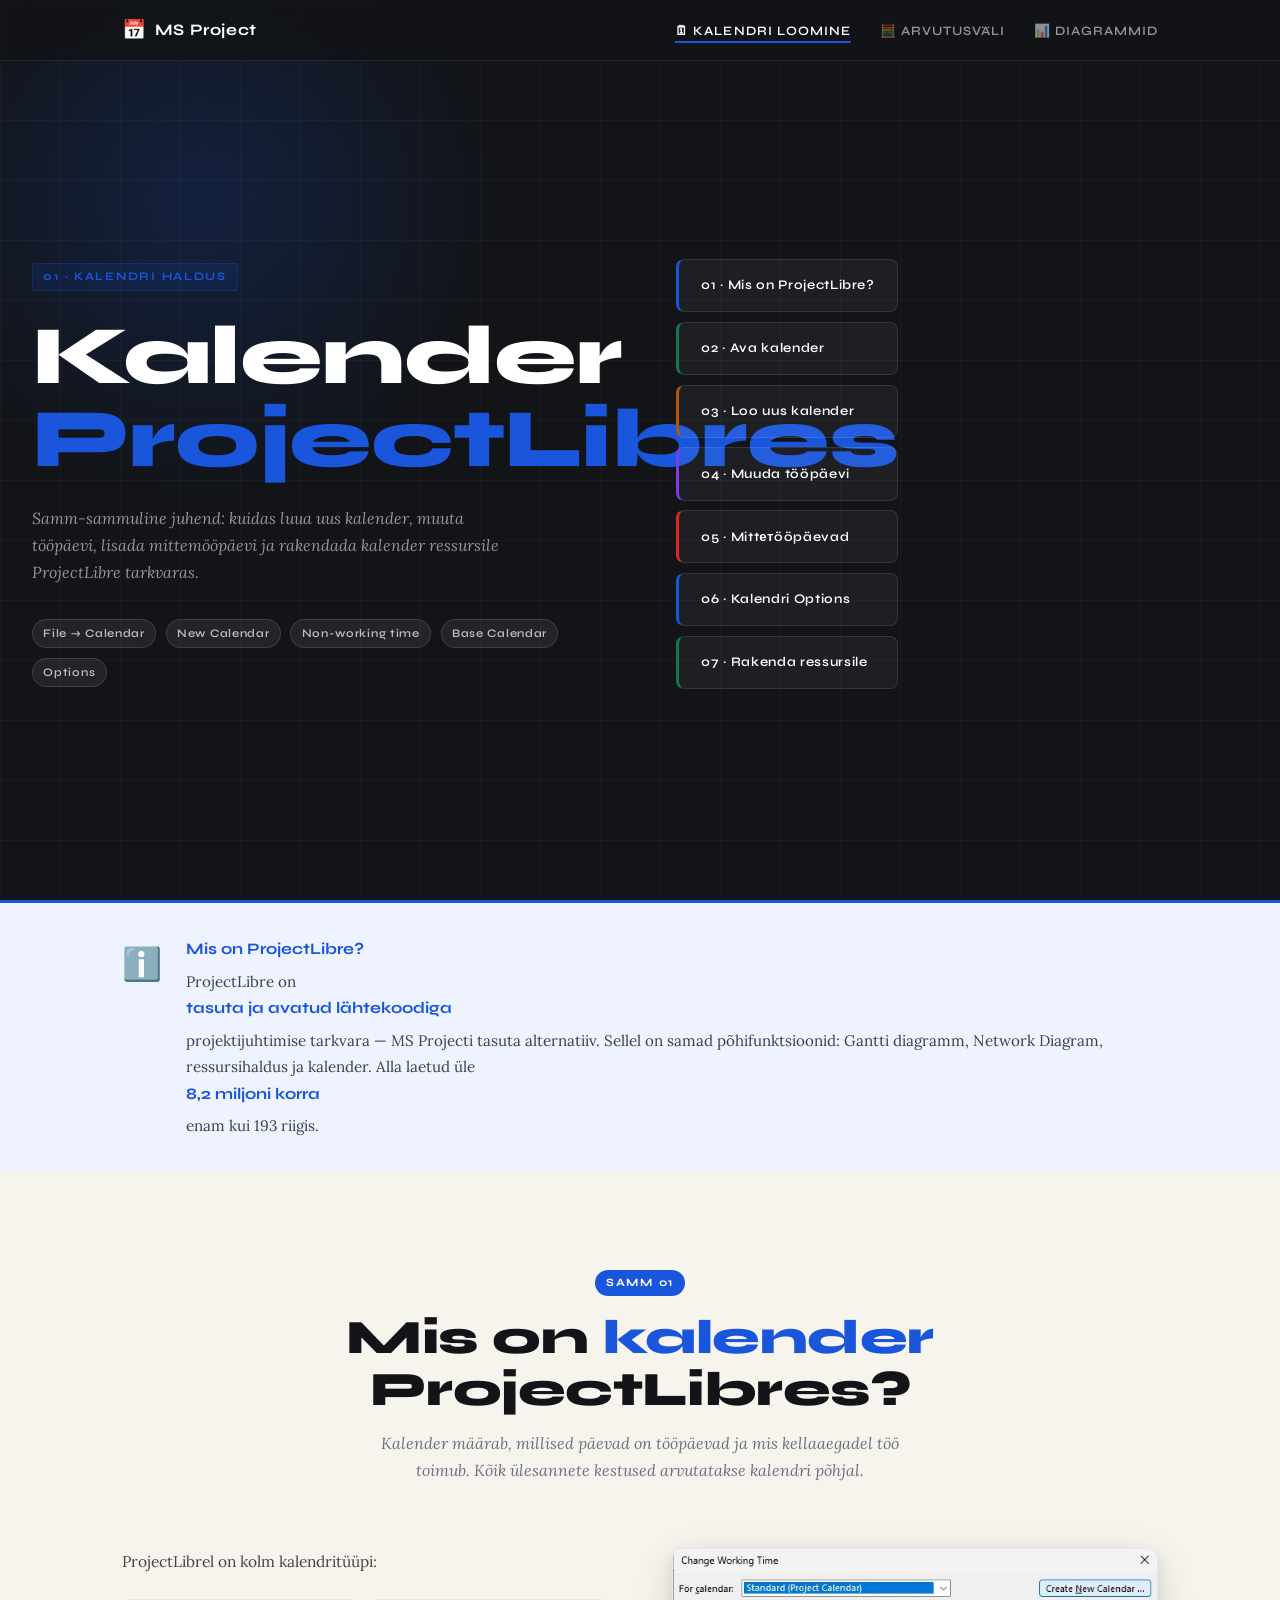
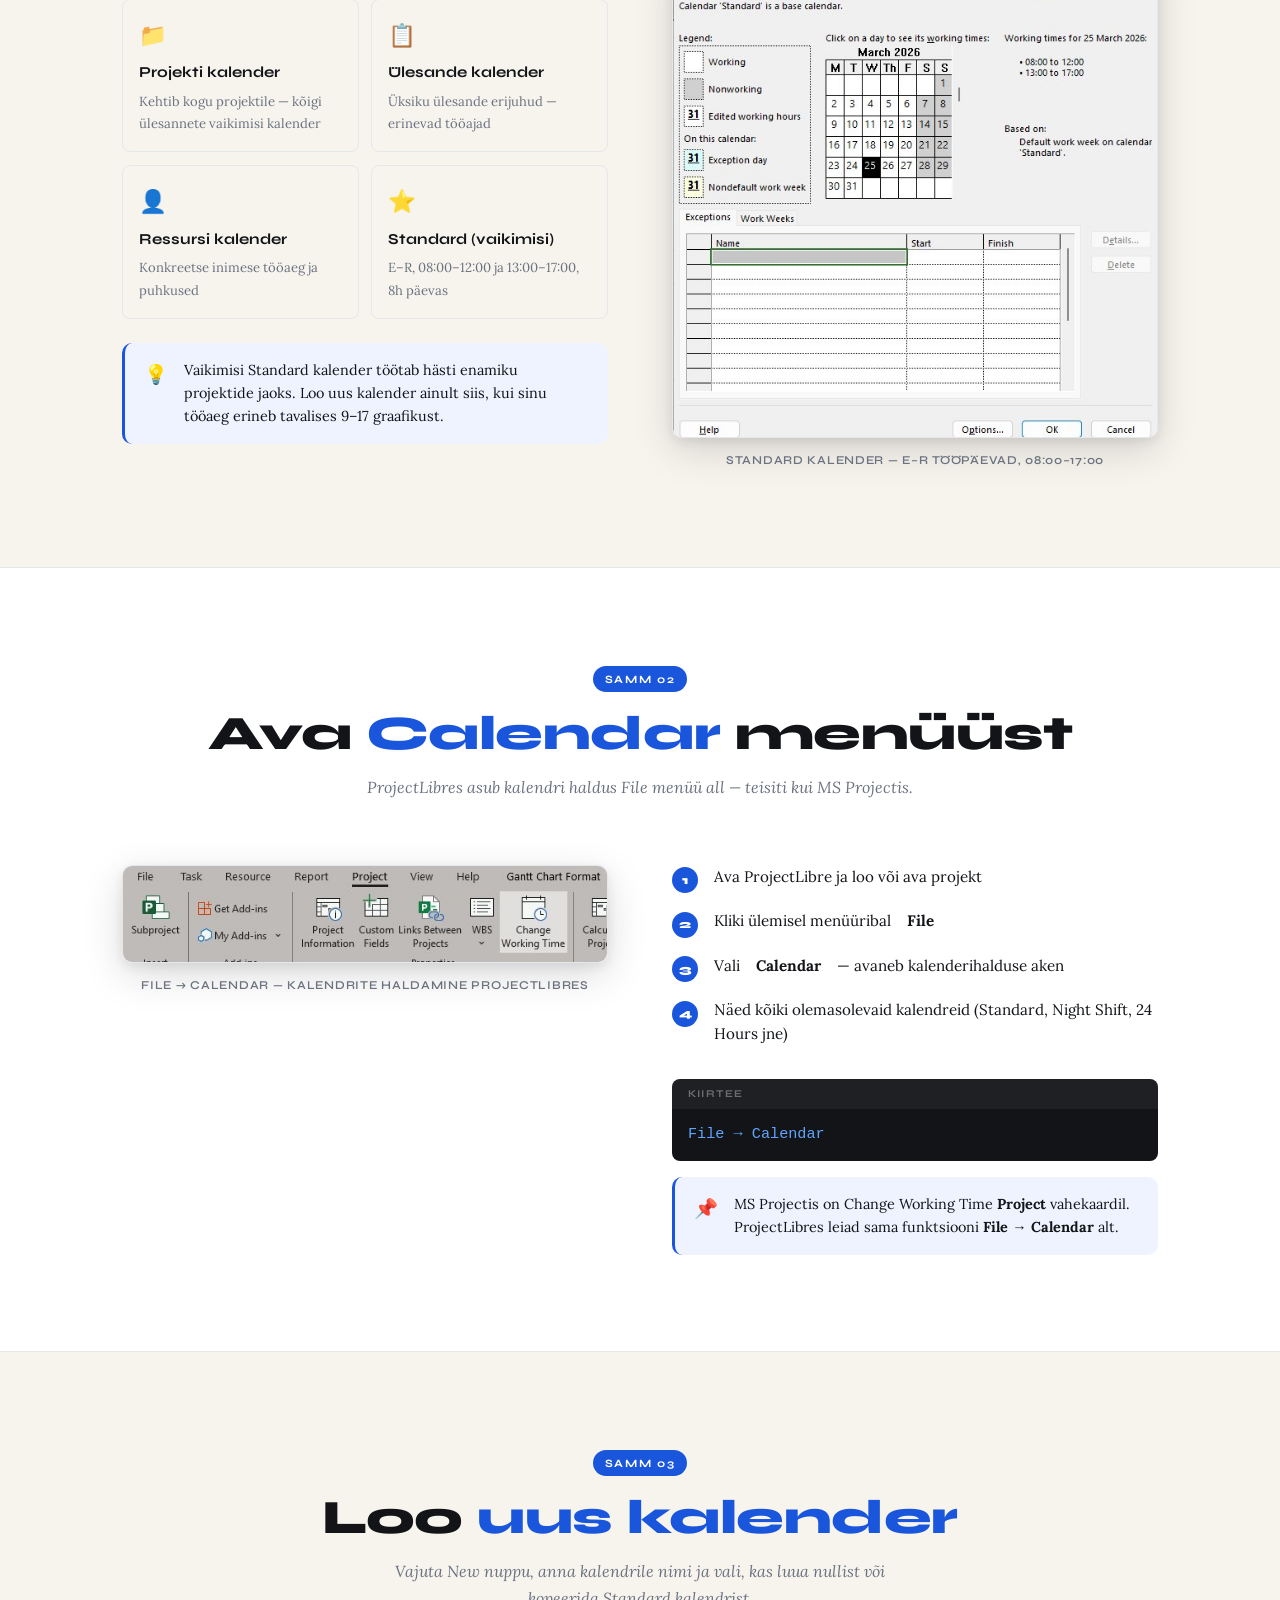
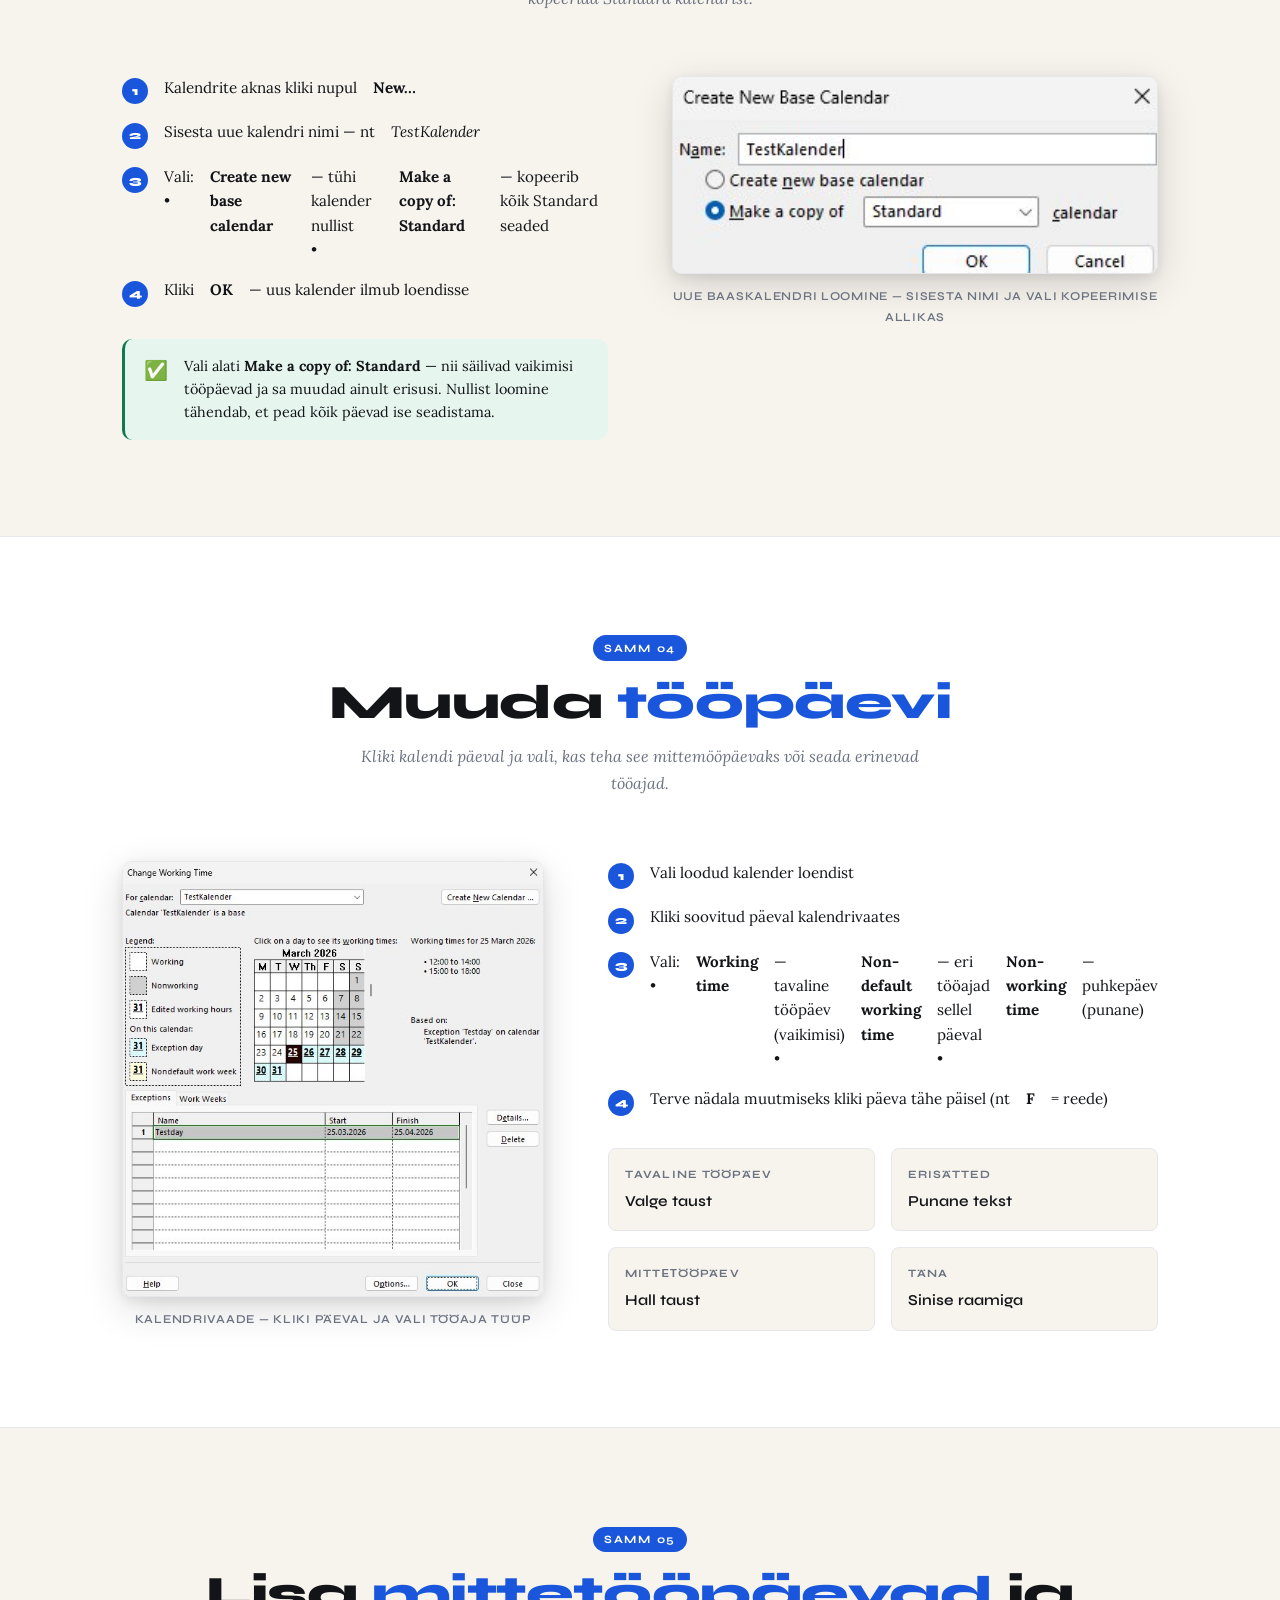
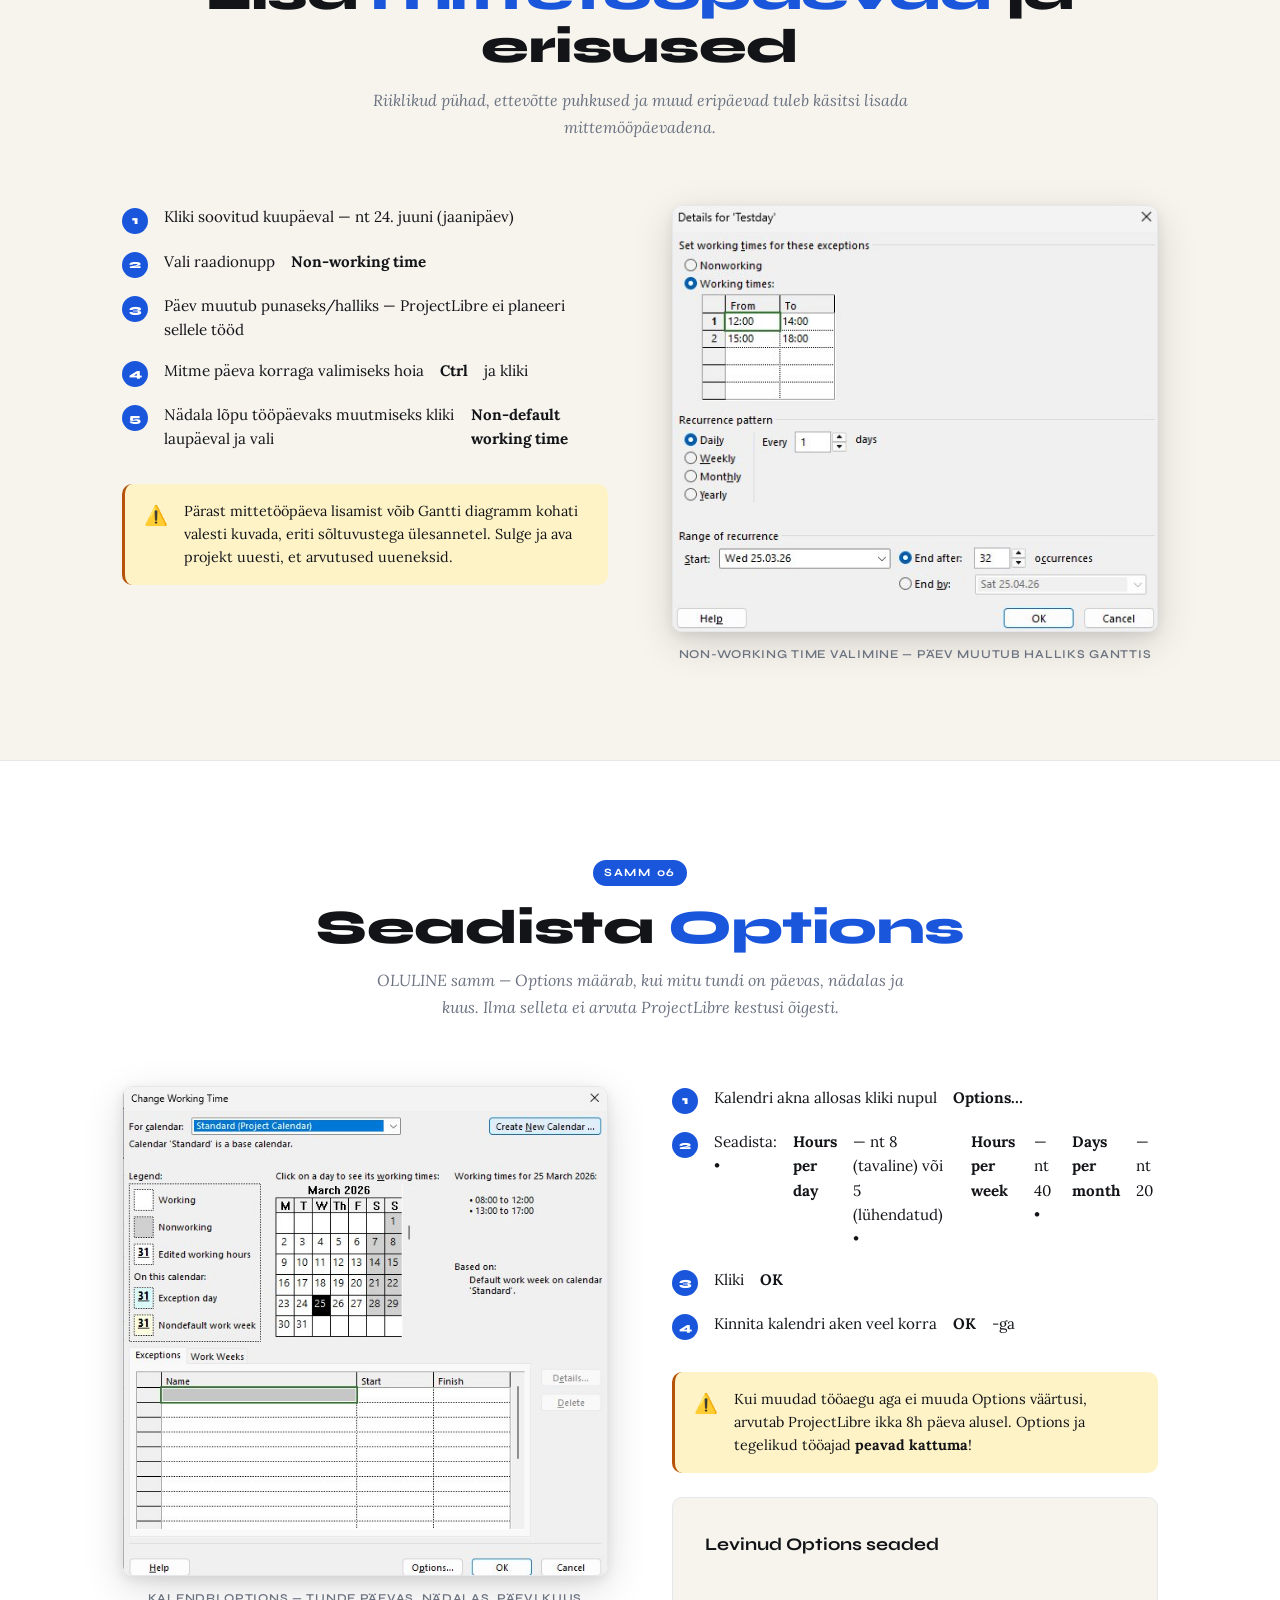
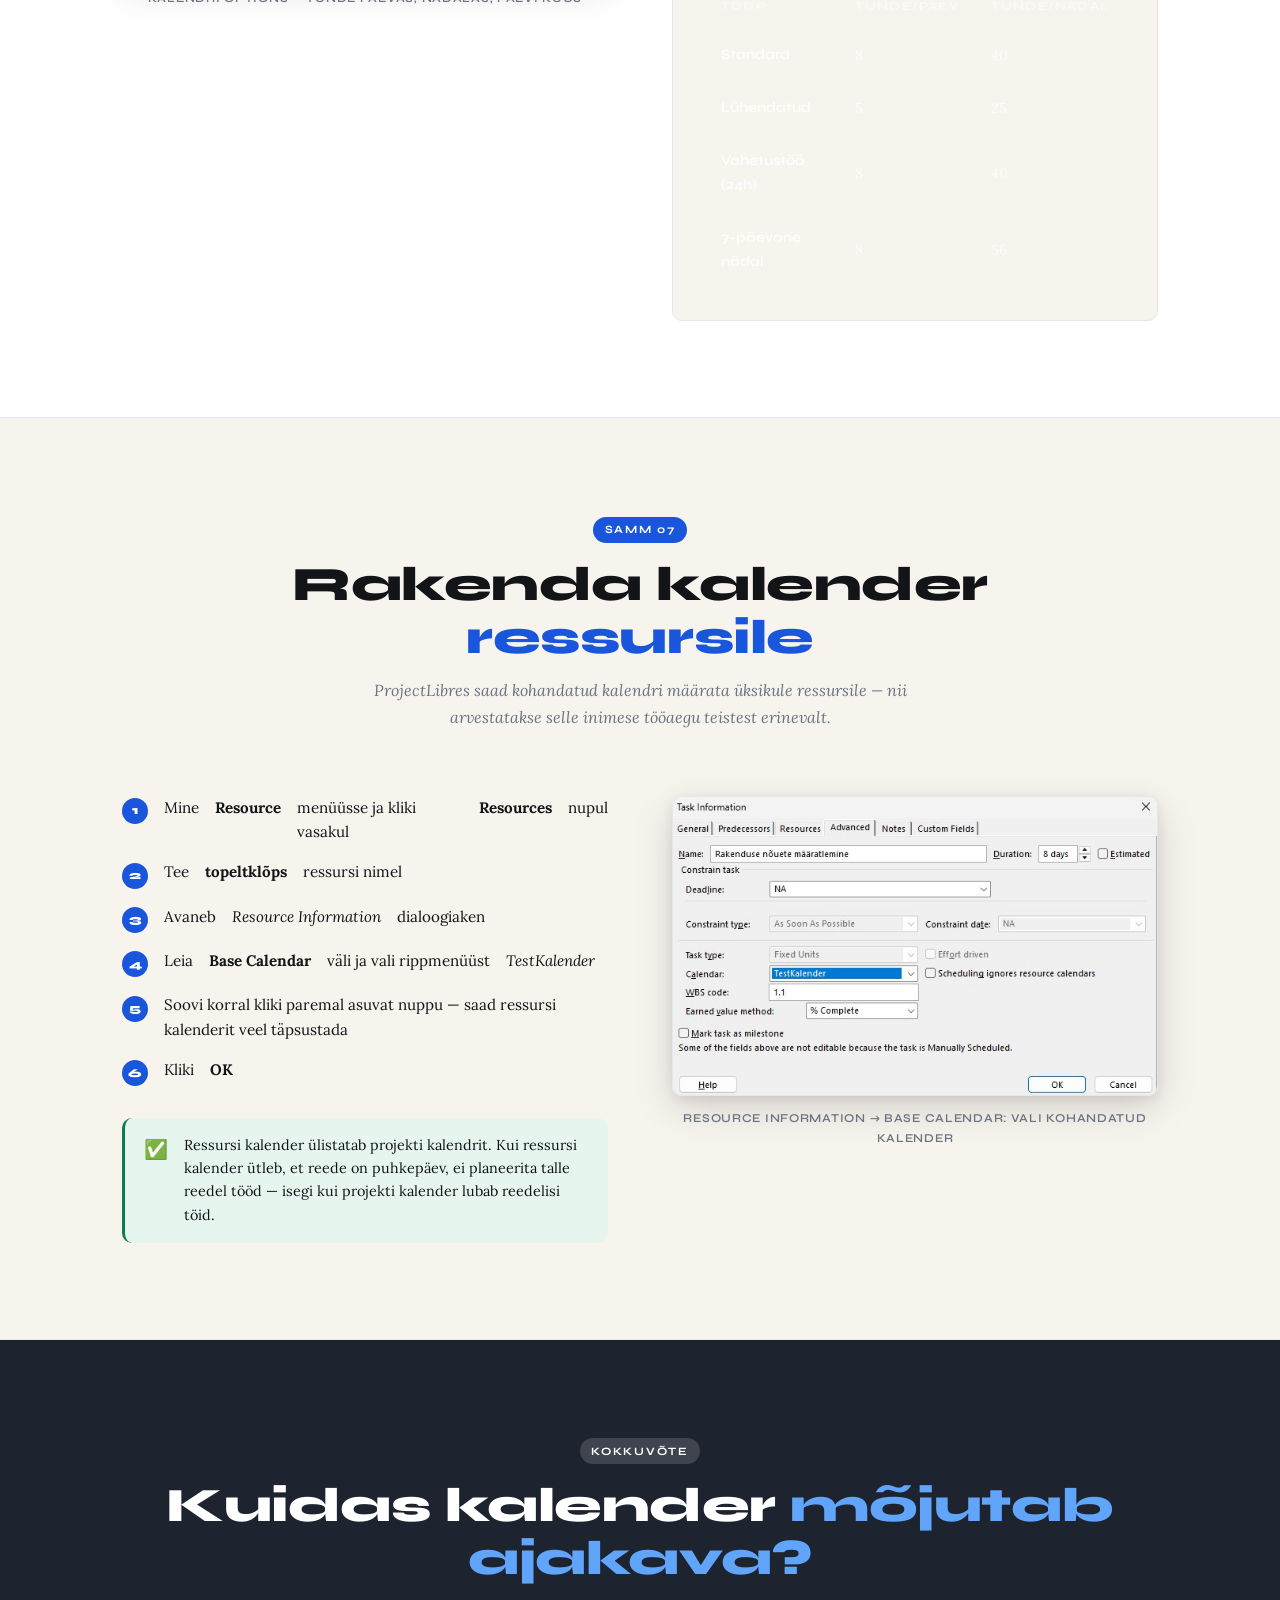
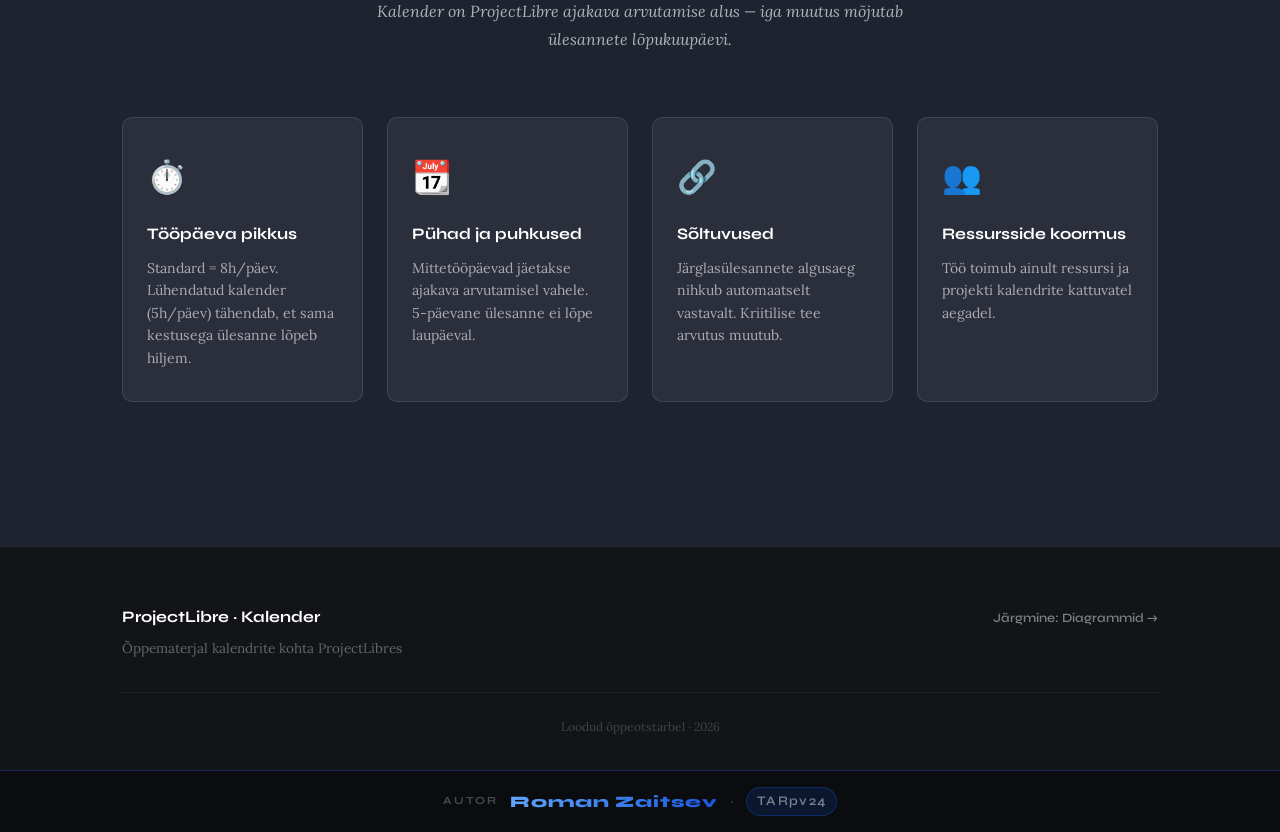
==== commit c7612aeb: "Update index.html" ====
--- a/index.html
+++ b/index.html
@@ -12,11 +12,12 @@
   <nav class="nav">
     <div class="nav__inner">
       <a href="index.html" class="nav__logo">
-        <span class="nav__logo-icon">🗂</span>
-        ProjectLibre
+        <span class="nav__logo-icon">📅</span>
+        MS Project
       </a>
       <ul class="nav__links">
-        <li><a href="index.html">🗓 Kalender</a></li>
+        <li><a href="index.html">🗓 Kalendri loomine</a></li>
+        <li><a href="valem.html">🧮 Arvutusväli</a></li>
         <li><a href="diagramm.html">📊 Diagrammid</a></li>
       </ul>
       <button class="nav__burger" onclick="this.closest('nav').querySelector('.nav__links').classList.toggle('open')" aria-label="Menüü">☰</button>
